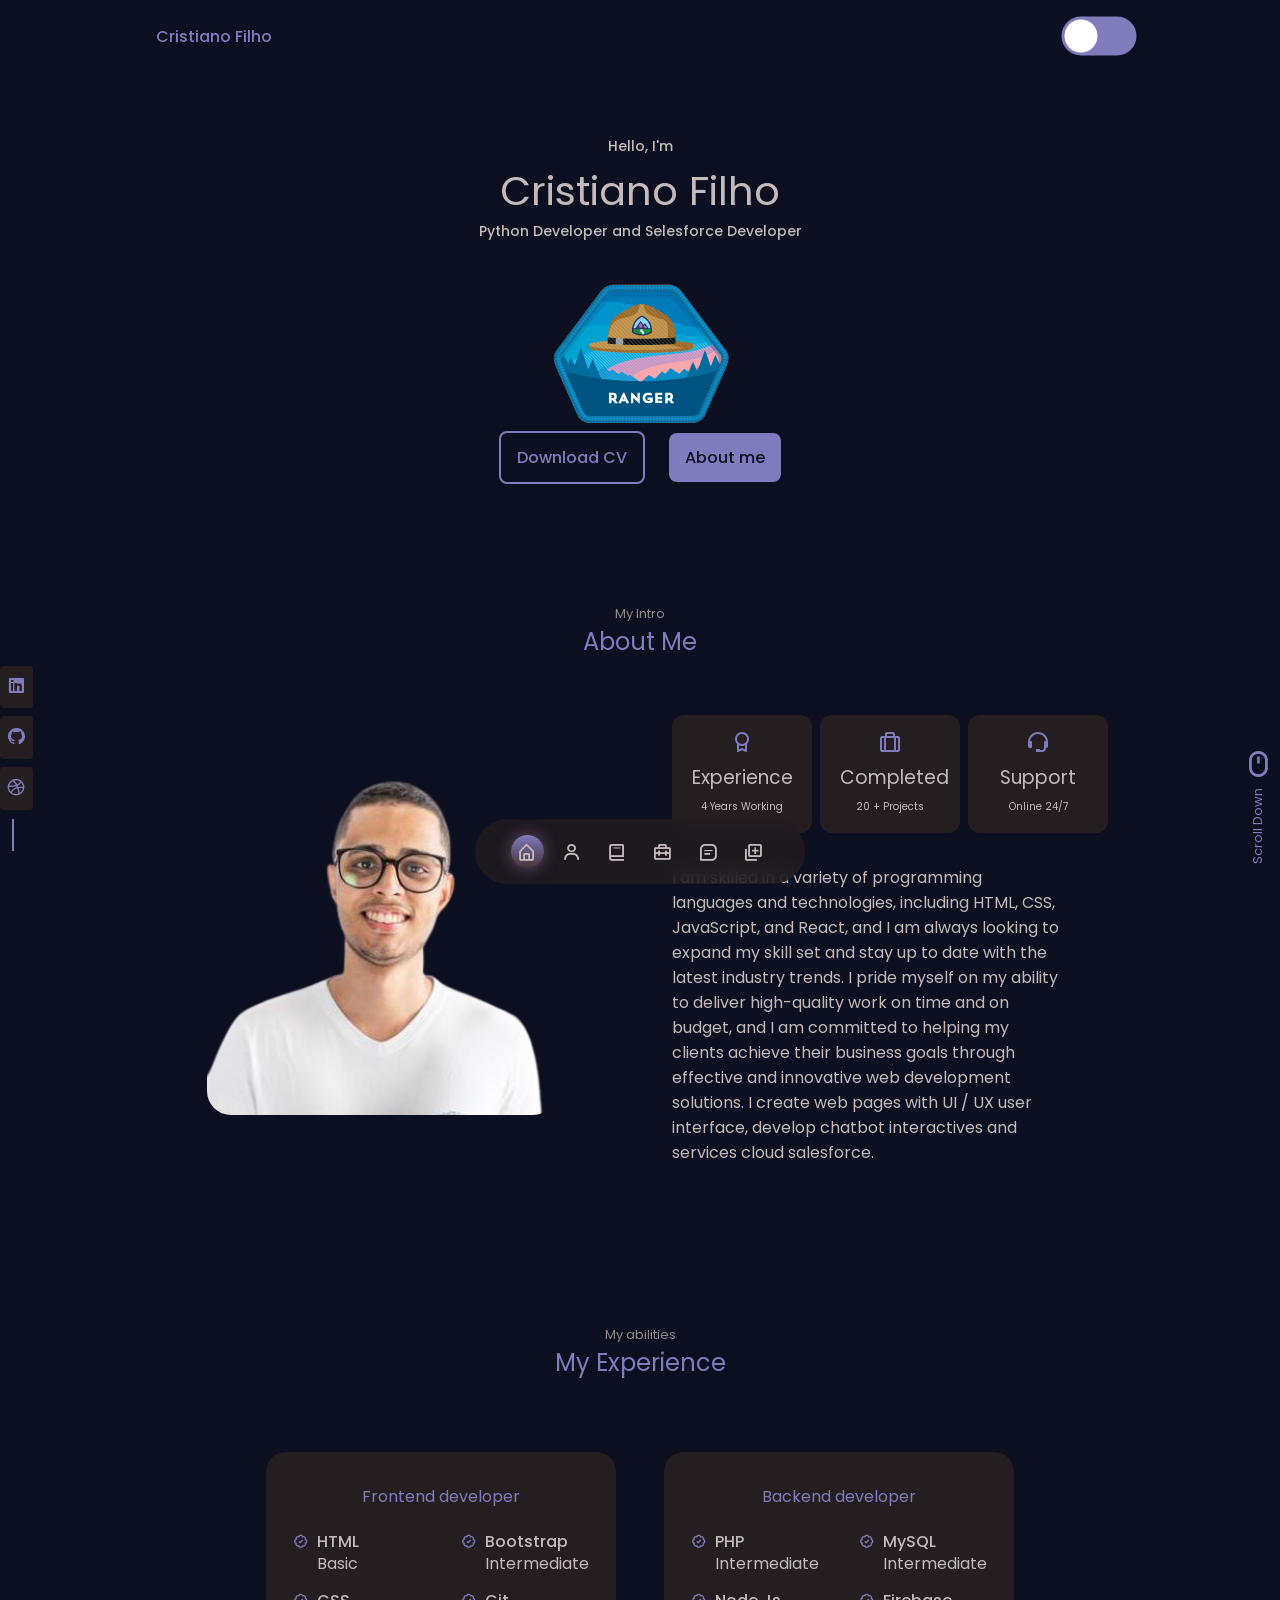
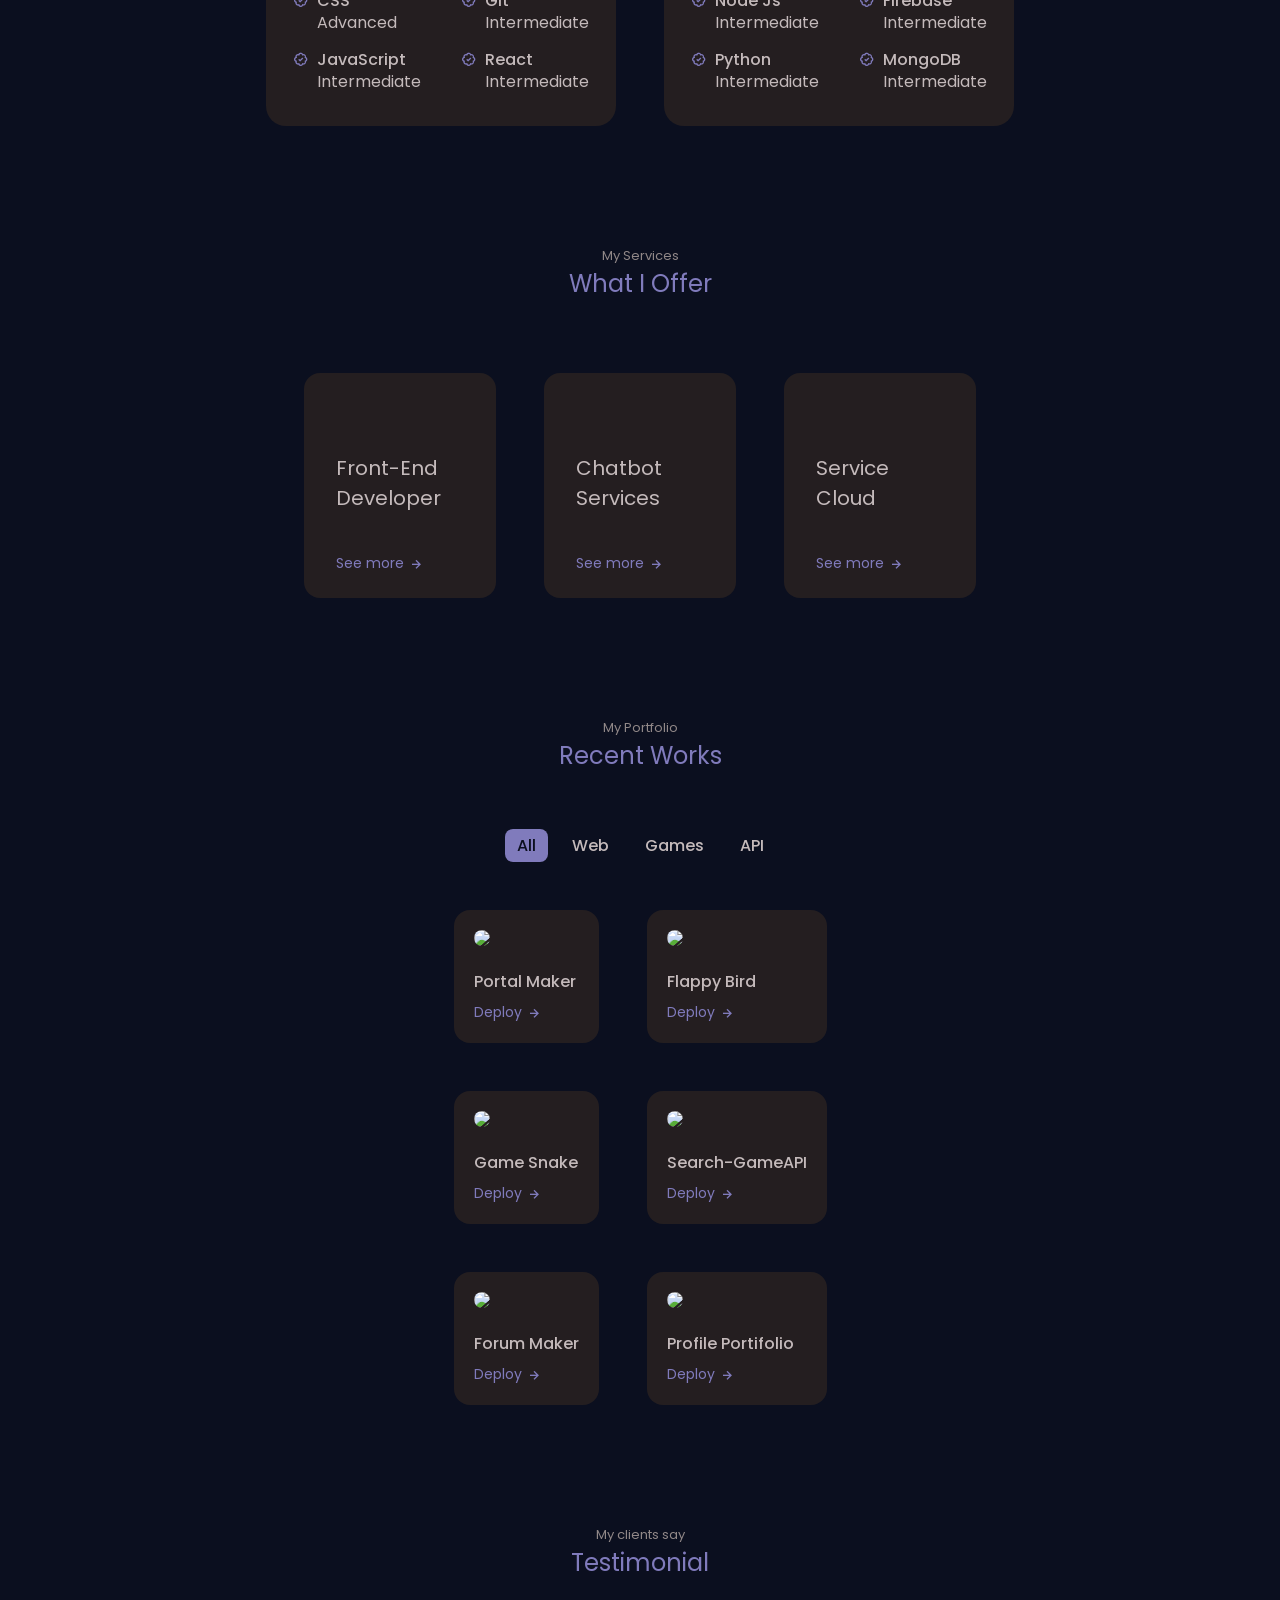
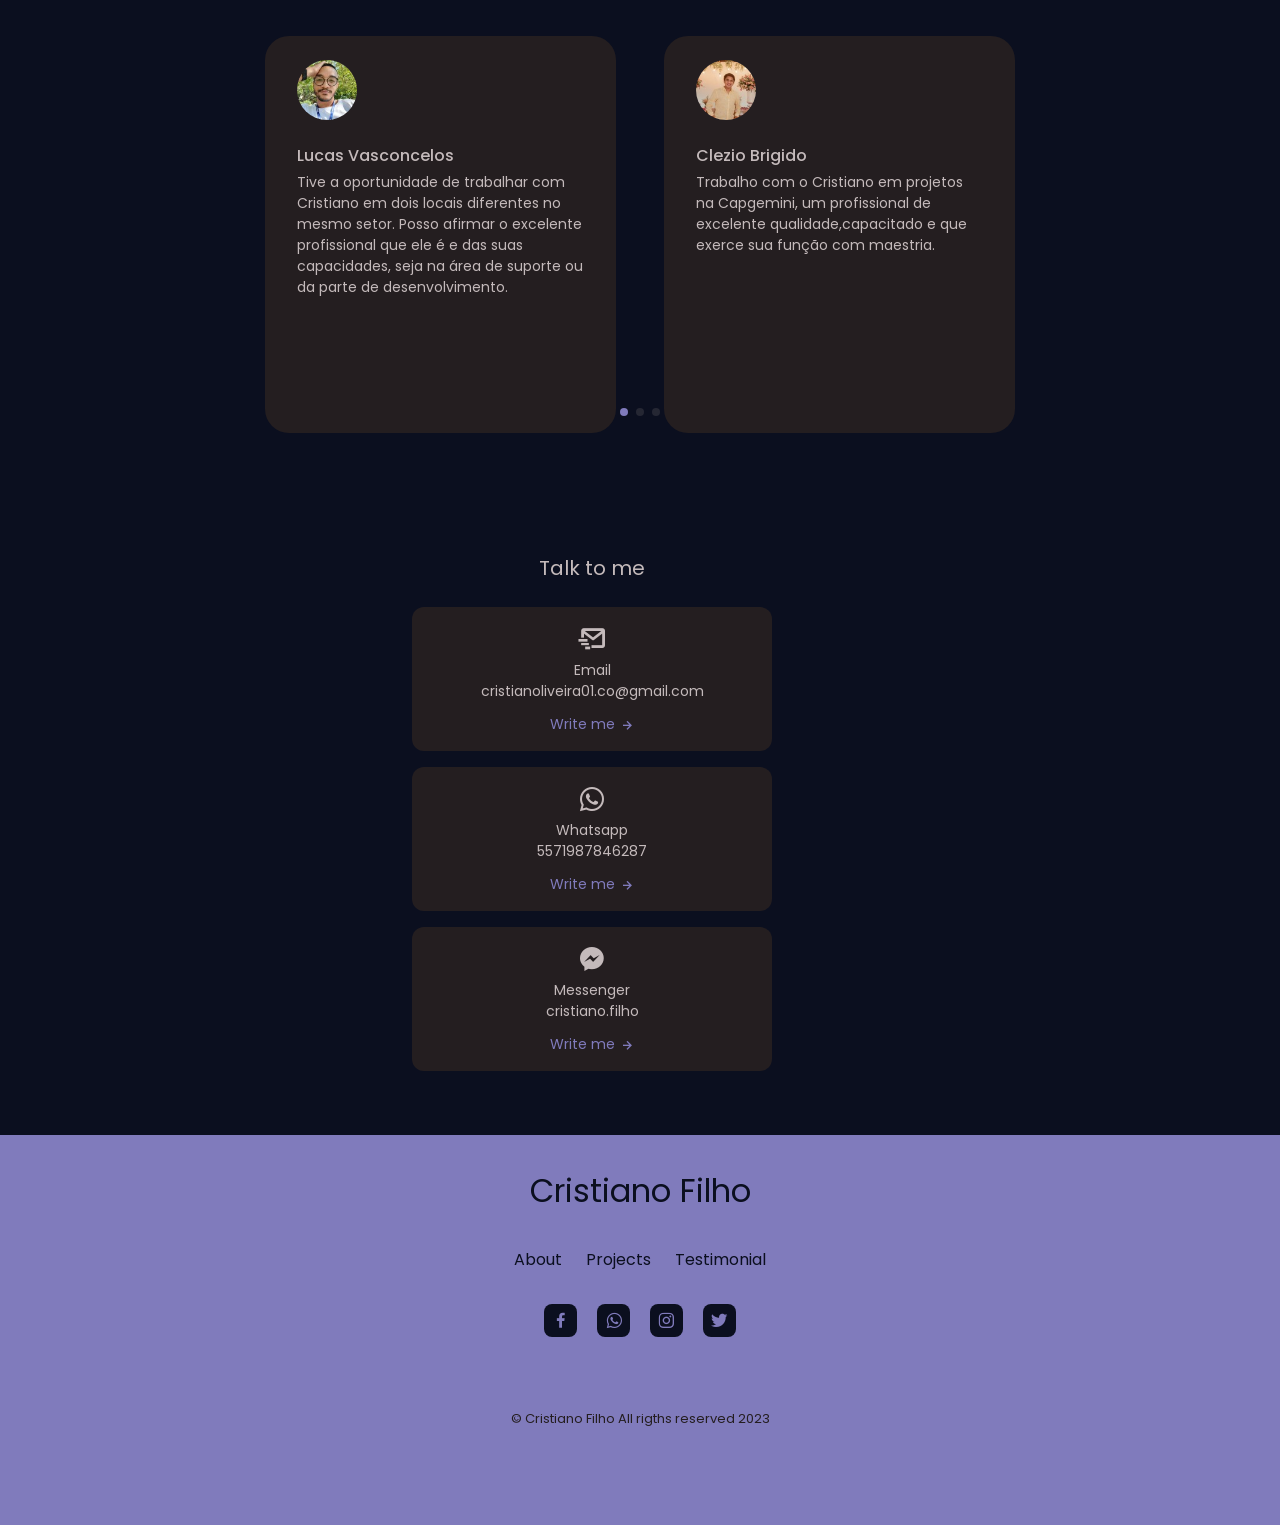
==== index.html @ 011ef222 "link" ====
<!DOCTYPE html>
<html lang="en">

<head>
    <meta charset="UTF-8">
    <meta http-equiv="X-UA-Compatible" content="IE=edge">
    <meta name="viewport" content="width=device-width, initial-scale=1.0">
    <title>@cristianofilho.github.io</title>
    <meta name="title"  content="Cristiano Filho" />
    <meta name="description"  content="cristiano Filho portfolio GitHub" />
    <meta name="copyright"  content="Cristiano Filho" />
    <meta name="keywords"  content="WEB Developer
    Software Engineer
    Python Developer
    Salesforce Developer
    React Developer" />
    <meta property="og:type"  content="website" />
    <meta property="og:url"  content="https://cristianofilho.github.io/" />
    <meta property="og:title"  content="Cristiano Filho" />
    <meta property="og:description"  content="cristiano Filho portfolio GitHub" />
    <meta property="og:image"  content="" />
    <meta property="twitter:card"  content="summary_large_image" />
    <meta property="twitter:url"  content="https://cristianofilho.github.io/" />
    <meta property="twitter:title"  content="Cristiano Filho" />
    <meta property="twitter:description"  content="cristiano Filho portfolio GitHub" />
    <meta property="twitter:image"  content="https://pbs.twimg.com/profile_images/1563875451679932416/NezowS_G.jpg" />
    <meta name="viewport" content="width=device-width, initial-scale=1, minimum-scale=1">

    <!-- Favicon -->
    <link rel="shortcut icon" type="image/x-icon" href="favicon.ico">


    <!-- Boxicons -->
    <link href='https://unpkg.com/boxicons@2.1.2/css/boxicons.min.css' rel='stylesheet'>

    <!-- Swiper CSS -->
    <link rel="stylesheet" href="./assets/css/swiper-bundle.min.css">


    <!-- CSS  -->
    <link rel="stylesheet" href="./assets/css/index-style.min.css">

</head>

<body>

    <!--=============== HEADER ===============-->
    <header class="header" id="header">

        <!-- Navbar -->
        <nav class="nav container">

            <!-- Logo -->
            <a href="" class="nav__logo">Cristiano Filho</a>

            <!-- Menu -->
            <div class="nav__menu">
                <ul class="nav__list">

                    <li class="nav__item">
                        <a href="#home" class="nav__link active-link">
                            <i class='bx bx-home-alt'></i>
                        </a>
                    </li>

                    <li class="nav__item">
                        <a href="#about" class="nav__link">
                            <i class='bx bx-user'></i>
                        </a>
                    </li>

                    <li class="nav__item">
                        <a href="#skills" class="nav__link">
                            <i class='bx bx-book'></i>
                        </a>
                    </li>

                    <li class="nav__item">
                        <a href="#work" class="nav__link">
                            <i class='bx bx-briefcase-alt-2'></i>
                        </a>
                    </li>

                    <li class="nav__item">
                        <a href="#contact" class="nav__link">
                            <i class='bx bx-message-square-detail'></i>
                        </a>
                    </li>
                    <li class="nav__item">
                        <a href="https://cristianofilho.netlify.app/" class="nav__link">
                            <i class='bx bx-add-to-queue'></i>
                        </a>
                    </li>
                </ul>
            </div>
            <!--Dark Mode-->
            <div>
                <input type="checkbox" class="checkbox" id="chk" />
                <label class="label" for="chk">
                    <div class="ball"></div>
                </label>
            </div>

        </nav>
    </header>

    <!--=============== MAIN ===============-->
    <main class="main">
        <!--=============== HOME ===============-->
        <section class="home section" id="home">
            <div class="home__container container grid">

                <div class="home__data">
                    <span class="home__greeting">Hello, I'm</span>
                    <h1 class="home__name">Cristiano Filho</h1>
                    <h3 class="home__education">Python Developer and Selesforce Developer</h3>
                    <div>
                    </div><a href="https://trailblazer.me/id/cristiano-filho" target="_blank"
                        rel="noopener noreferrer"><img class="img-expeditioner"
                            src="[data-uri]"
                            alt="Badge do Ranger trailhead"></a>
                </div>
            </div>


            <div class="home__buttons">
                <a href="./assets/pdf/CristianoFilho.pdf" class="button button--ghost">
                    Download CV
                </a>
                <a href="#about" class="button">About me</a>
            </div>
            </div>


            <div class="home__social">
                <a href="https://www.linkedin.com/in/cristiano-filho/" target="_blank" class="home__social-link">
                    <i class='bx bxl-linkedin-square'></i>
                </a>
                <a href="https://github.com/CristianoFIlho" target="_blank" class="home__social-link">
                    <i class='bx bxl-github'></i>
                </a>
                <a href="https://cristianofilho.github.io/" target="_blank" class="home__social-link">
                    <i class='bx bxl-dribbble'></i>
                </a>
            </div>

            <a href="#about" class="home__scroll">
                <i class='bx bx-mouse home__scroll-icon'></i>
                <span class="home__scroll-name">Scroll Down</span>
            </a>
            </div>
        </section>

        <!--=============== ABOUT ===============-->
        <section class="about section" id="about">
            <span class="section__subtitle">My Intro</span>
            <h2 class="section__title">About Me</h2>

            <div class="about__container container grid">
                <img src="./assets/img/perfil.webp" class="about__img">

                <div class="about__data">
                    <div class="about__info">

                        <div class="about__box">
                            <i class='bx bx-award about__icon'></i>
                            <h3 class="about__title">Experience</h3>
                            <span class="about__subtitle">4 Years Working</span>
                        </div>

                        <div class="about__box">
                            <i class='bx bx-briefcase-alt about__icon'></i>
                            <h3 class="about__title">Completed</h3>
                            <span class="about__subtitle">20 + Projects</span>
                        </div>

                        <div class="about__box">
                            <i class='bx bx-support about__icon'></i>
                            <h3 class="about__title">Support</h3>
                            <span class="about__subtitle">Online 24/7</span>
                        </div>
                    </div>

                    <p class="about__description">
                        I am skilled in a variety of programming languages and technologies, including HTML, CSS,
                        JavaScript, and React, and I am always looking to expand my skill set and stay up to date with
                        the latest industry trends. I pride myself on my ability to deliver high-quality work on time
                        and on budget, and I am committed to helping my clients achieve their business goals through
                        effective and innovative web development solutions. I create web pages with UI / UX user
                        interface, develop chatbot interactives and services cloud salesforce.
                    </p>


                </div>
            </div>

        </section>

        <!--=============== SKILLS ===============-->
        <section class="skills section" id="skills">
            <span class="section__subtitle">My abilities</span>
            <h2 class="section__title">My Experience</h2>

            <div class="skills__container container grid">

                <div class="skills__content">
                    <h3 class="skills__title">Frontend developer</h3>

                    <div class="skills__box">

                        <div class="skills__group">

                            <div class="skill__data">
                                <i class='bx bx-badge-check'></i>

                                <div>
                                    <h3 class="skills__name">HTML</h3>
                                    <span class="skills__level">Basic</span>
                                </div>
                            </div>

                            <div class="skill__data">
                                <i class='bx bx-badge-check'></i>

                                <div>
                                    <h3 class="skills__name">CSS</h3>
                                    <span class="skills__level">Advanced</span>
                                </div>
                            </div>

                            <div class="skill__data">
                                <i class='bx bx-badge-check'></i>

                                <div>
                                    <h3 class="skills__name">JavaScript</h3>
                                    <span class="skills__level">Intermediate</span>
                                </div>
                            </div>
                        </div>

                        <div class="skills__group">

                            <div class="skill__data">
                                <i class='bx bx-badge-check'></i>

                                <div>
                                    <h3 class="skills__name">Bootstrap</h3>
                                    <span class="skills__level">Intermediate</span>
                                </div>
                            </div>

                            <div class="skill__data">
                                <i class='bx bx-badge-check'></i>

                                <div>
                                    <h3 class="skills__name">Git</h3>
                                    <span class="skills__level">Intermediate</span>
                                </div>
                            </div>

                            <div class="skill__data">
                                <i class='bx bx-badge-check'></i>

                                <div>
                                    <h3 class="skills__name">React</h3>
                                    <span class="skills__level">Intermediate</span>
                                </div>
                            </div>
                        </div>
                    </div>
                </div>

                <div class="skills__content">
                    <h3 class="skills__title">Backend developer</h3>

                    <div class="skills__box">

                        <div class="skills__group">

                            <div class="skill__data">
                                <i class='bx bx-badge-check'></i>

                                <div>
                                    <h3 class="skills__name">PHP</h3>
                                    <span class="skills__level">Intermediate</span>
                                </div>
                            </div>

                            <div class="skill__data">
                                <i class='bx bx-badge-check'></i>

                                <div>
                                    <h3 class="skills__name">Node Js</h3>
                                    <span class="skills__level">Intermediate</span>
                                </div>
                            </div>

                            <div class="skill__data">
                                <i class='bx bx-badge-check'></i>

                                <div>
                                    <h3 class="skills__name">Python</h3>
                                    <span class="skills__level">Intermediate</span>
                                </div>
                            </div>
                        </div>

                        <div class="skills__group">

                            <div class="skill__data">
                                <i class='bx bx-badge-check'></i>

                                <div>
                                    <h3 class="skills__name">MySQL</h3>
                                    <span class="skills__level">Intermediate</span>
                                </div>
                            </div>

                            <div class="skill__data">
                                <i class='bx bx-badge-check'></i>

                                <div>
                                    <h3 class="skills__name">Firebase</h3>
                                    <span class="skills__level">Intermediate</span>
                                </div>
                            </div>
                            <div class="skill__data">
                                <i class='bx bx-badge-check'></i>

                                <div>
                                    <h3 class="skills__name">MongoDB</h3>
                                    <span class="skills__level">Intermediate</span>
                                </div>
                            </div>


                        </div>
                    </div>
                </div>


        </section>

        <!--=============== SERVICES ===============-->
        <section class="services section">
            <span class="section__subtitle">My Services</span>
            <h2 class="section__title">What I Offer</h2>

            <div class="services__container container grid">

                <div class="services__card">
                    <h3 class="services__title">Front-End <br> Developer</h3>

                    <span class="services__button">
                        See more<i class='bx bx-right-arrow-alt services__icon'></i>
                    </span>

                    <div class="services__modal">
                        <div class="services__modal-content">
                            <i class='bx bx-x services__modal-close'></i>

                            <h3 class="services__modal-title">Front-End Develper</h3>
                            <p class="services__modal-description">
                                Service with more than 3 years of experience.
                                Providing quality work to clients and companies.
                            </p>
                            <ul class="services__modal-list">

                                <li class="services__modal-item">
                                    <i class='bx bx-check services__modal-icon'></i>
                                    <p class="services__modal-info">
                                        I develop the user interface.
                                    </p>
                                </li>

                                <li class="services__modal-item">
                                    <i class='bx bx-check services__modal-icon'></i>
                                    <p class="services__modal-info">
                                        Web page development.
                                    </p>
                                </li>

                                <li class="services__modal-item">
                                    <i class='bx bx-check services__modal-icon'></i>
                                    <p class="services__modal-info">
                                        I create ux element interactions.
                                    </p>
                                </li>

                                <li class="services__modal-item">
                                    <i class='bx bx-check services__modal-icon'></i>
                                    <p class="services__modal-info">
                                        I position your company brand.
                                    </p>
                                </li>

                                <li class="services__modal-item">
                                    <i class='bx bx-check services__modal-icon'></i>
                                    <p class="services__modal-info">
                                        Design and mockups of products for companies.
                                    </p>
                                </li>
                            </ul>
                        </div>
                    </div>
                </div>

                <div class="services__card">
                    <h3 class="services__title">Chatbot<br> Services</h3>

                    <span class="services__button">
                        See more<i class='bx bx-right-arrow-alt services__icon'></i>
                    </span>


                    <div class="services__modal">
                        <div class="services__modal-content">
                            <i class='bx bx-x services__modal-close'></i>

                            <h3 class="services__modal-title">Ui/Ux Designer</h3>
                            <p class="services__modal-description">
                                Service with more than 3 years of experience.
                                Providing quality work to clients and companies.
                            </p>
                            <ul class="services__modal-list">

                                <li class="services__modal-item">
                                    <i class='bx bx-check services__modal-icon'></i>
                                    <p class="services__modal-info">
                                        I develop the user interface.
                                    </p>
                                </li>

                                <li class="services__modal-item">
                                    <i class='bx bx-check services__modal-icon'></i>
                                    <p class="services__modal-info">
                                        Web page development.
                                    </p>
                                </li>

                                <li class="services__modal-item">
                                    <i class='bx bx-check services__modal-icon'></i>
                                    <p class="services__modal-info">
                                        I create ux element interactions.
                                    </p>
                                </li>

                                <li class="services__modal-item">
                                    <i class='bx bx-check services__modal-icon'></i>
                                    <p class="services__modal-info">
                                        I position your company brand.
                                    </p>
                                </li>

                                <li class="services__modal-item">
                                    <i class='bx bx-check services__modal-icon'></i>
                                    <p class="services__modal-info">
                                        Design and mockups of products for companies.
                                    </p>
                                </li>
                            </ul>
                        </div>
                    </div>
                </div>

                <div class="services__card">
                    <h3 class="services__title">Service Cloud<br> </h3>

                    <span class="services__button">
                        See more<i class='bx bx-right-arrow-alt services__icon'></i>
                    </span>


                    <div class="services__modal">
                        <div class="services__modal-content">
                            <i class='bx bx-x services__modal-close'></i>

                            <h3 class="services__modal-title">Visual Designer</h3>
                            <p class="services__modal-description">
                                Service with more than 3 years of experience.
                                Providing quality work to clients and companies.
                            </p>
                            <ul class="services__modal-list">

                                <li class="services__modal-item">
                                    <i class='bx bx-check services__modal-icon'></i>
                                    <p class="services__modal-info">
                                        I develop the user interface.
                                    </p>
                                </li>

                                <li class="services__modal-item">
                                    <i class='bx bx-check services__modal-icon'></i>
                                    <p class="services__modal-info">
                                        Web page development.
                                    </p>
                                </li>

                                <li class="services__modal-item">
                                    <i class='bx bx-check services__modal-icon'></i>
                                    <p class="services__modal-info">
                                        I create ux element interactions.
                                    </p>
                                </li>

                                <li class="services__modal-item">
                                    <i class='bx bx-check services__modal-icon'></i>
                                    <p class="services__modal-info">
                                        I position your company brand.
                                    </p>
                                </li>

                                <li class="services__modal-item">
                                    <i class='bx bx-check services__modal-icon'></i>
                                    <p class="services__modal-info">
                                        Design and mockups of products for companies.
                                    </p>
                                </li>
                            </ul>
                        </div>
                    </div>
                </div>
            </div>
        </section>

        <!--=============== WORK ===============-->
        <section class="work section" id="work">
            <span class="section__subtitle">My Portfolio</span>
            <h2 class="section__title">Recent Works</h2>

            <div class="work__filters">
                <span class="work__item active-work" data-filter="all">All</span>
                <span class="work__item" data-filter=".web">Web</span>
                <span class="work__item" data-filter=".movil">Games</span>
                <span class="work__item" data-filter=".design">API</span>
            </div>

            <div class="work__container container grid">

                <div class="work__card mix web">
                    <img src="https://i.ibb.co/2WYCF5N/image.png" class="work__img">

                    <h3 class="work__title">Portal Maker</h3>

                    <a href="https://desenvolvedormaker.netlify.app/" class="work__button">
                        Deploy <i class='bx bx-right-arrow-alt work__icon'></i>
                    </a>
                </div>

                <div class="work__card mix movil">
                    <img src="https://i.ibb.co/DRcrZFQ/image.png" class="work__img">

                    <h3 class="work__title">Flappy Bird</h3>

                    <a href="https://flappybirdy.netlify.app" class="work__button">
                        Deploy <i class='bx bx-right-arrow-alt work__icon'></i>
                    </a>
                </div>
                <div class="work__card mix movil">
                    <img src="https://i.ibb.co/F659CJL/image.png" class="work__img">

                    <h3 class="work__title">Game Snake</h3>

                    <a href="https://github.com/CristianoFIlho/Snake-Game" class="work__button">
                        Deploy <i class='bx bx-right-arrow-alt work__icon'></i>
                    </a>
                </div>

                <div class="work__card mix design">
                    <img src="https://i.ibb.co/8bbzxCN/image.png" class="work__img">

                    <h3 class="work__title">Search-GameAPI</h3>

                    <a href="https://gameapicristianofilho.netlify.app" class="work__button">
                        Deploy <i class='bx bx-right-arrow-alt work__icon'></i>
                    </a>
                </div>

                <div class="work__card mix web">
                    <img src="https://i.ibb.co/9gtn8Wf/image.png" class="work__img">

                    <h3 class="work__title">Forum Maker</h3>

                    <a href="#" class="work__button">
                        Deploy <i class='bx bx-right-arrow-alt work__icon'></i>
                    </a>
                </div>

                <div class="work__card mix web">
                    <img src="https://i.ibb.co/c3PHpnV/image.png./assets/img/work5.jpg" class="work__img">
                    <h3 class="work__title">Profile Portifolio</h3>
                    <a href="https://cristianofilho.netlify.app/" class="work__button">
                        Deploy <i class='bx bx-right-arrow-alt work__icon'></i>
                    </a>
                </div>
            </div>

        </section>

        <!--=============== TESTIMONIALS ===============-->
        <section class="testimonial section">
            <span class="section__subtitle">My clients say</span>
            <h2 class="section__title">Testimonial</h2>

            <div class="testimonial__container container grid swiper">
                <div class="swiper-wrapper">

                    <div class="testimonial__card swiper-slide">
                        <img src="./assets//img/Lucas Vasconcelos.webp" class="testimonial__img">
                        <h3 class="testimonial__name">Lucas Vasconcelos</h3>
                        <p class="testimoial__description">
                            Tive a oportunidade de trabalhar com Cristiano em dois locais diferentes no mesmo setor.
                            Posso afirmar o excelente profissional que ele é e das suas capacidades, seja na área de
                            suporte ou da parte de desenvolvimento.
                        </p>
                    </div>

                    <div class="testimonial__card swiper-slide">
                        <img src="./assets//img/Clezio Brigido.webp" class="testimonial__img">
                        <h3 class="testimonial__name">Clezio Brigido</h3>
                        <p class="testimoial__description">
                            Trabalho com o Cristiano em projetos na Capgemini, um profissional de excelente
                            qualidade,capacitado e que exerce sua função com maestria.
                        </p>
                    </div>

                    <div class="testimonial__card swiper-slide">
                        <img src="./assets//img/Eli Marins.webp" class="testimonial__img">
                        <h3 class="testimonial__name">Eli Marins</h3>
                        <p class="testimoial__description">
                            Cristiano é um profissional que está em ascensão. É um prazer fazer parte e contribuir
                            positivamente em seu crescimento, seja atuando como Designer Gráfico e seja atuando como
                            desenvolvedor quando precisamos. Tem um sentimento de liderança e está sempre em busca de
                            aprimoramento de suas habilidades.
                        </p>
                    </div>
                </div>
                <div class="swiper-pagination"></div>
            </div>

        </section>

        <!--=============== CONTACT ===============-->
        <section class="contact section" id="contact">


            <div class="contact__container container grid">

                <div class="contact__content">
                    <h3 class="contact__title">Talk to me</h3>

                    <div class="contact__info">

                        <div class="contact__card">
                            <i class='bx bx-mail-send contact__card-icon'></i>
                            <h3 class="contact__card-title">Email</h3>
                            <span class="content__card-data">cristianoliveira01.co@gmail.com</span>

                            <a href="mailto:cristianoliveira01.co@gmail.com" target="_blank" class="contact__button">
                                Write me<i class='bx bx-right-arrow-alt contact__button-icon'></i>
                            </a>
                        </div>

                        <div class="contact__card">
                            <i class='bx bxl-whatsapp contact__card-icon'></i>
                            <h3 class="contact__card-title">Whatsapp</h3>
                            <span class="content__card-data">5571987846287</span>

                            <a href="#work" class="contact__button" id="whatswidget-button1">
                                Write me<i class='bx bx-right-arrow-alt contact__button-icon'></i>
                            </a>
                        </div>

                        <div class="contact__card ">
                            <i class='bx bxl-messenger contact__card-icon'></i>
                            <h3 class="contact__card-title">Messenger</h3>
                            <span class="content__card-data">cristiano.filho</span>

                            <a href="https://m.me/cristianinho98" target="_blank" class="contact__button">
                                Write me<i class='bx bx-right-arrow-alt contact__button-icon'></i>
                            </a>
                        </div>
                    </div>
                </div>


            </div>

            </div>
        </section>
    </main>

    <!--=============== FOOTER ===============-->
    <footer class="footer">
        <div class="footer__container container">
            <h1 class="footer__title">Cristiano Filho</h1>

            <ul class="footer__list">
                <li>
                    <a href="#about" class="footer__link">About</a>
                </li>
                <li>
                    <a href="#work" class="footer__link">Projects</a>
                </li>
                <li>
                    <a href="#testimonial" class="footer__link">Testimonial</a>
                </li>
            </ul>

            <ul class="footer__social">
                <a href="https://www.facebook.com/" class="footer__social-link">
                    <i class='bx bxl-facebook'></i>
                </a>
                <a href="https://api.whatsapp.com/message/MCW5ZKXLEPQVK1?autoload=1&app_absent=0"
                    class="footer__social-link" id="whatswidget-button1">
                    <i class='bx bxl-whatsapp'></i>
                </a>
                <a href="https://www.instagram.com/cristianofilho.github.io" class="footer__social-link">
                    <i class='bx bxl-instagram'></i>
                </a>
                <a href="https://twitter.com/crisfilho98" class="footer__social-link">
                    <i class='bx bxl-twitter'></i>
                </a>
            </ul>

            <span class="footer__copy">
                &#169; Cristiano Filho All rigths reserved 2023
            </span>
            <audio controls autoplay hidden>
                <source src="assets/audio/study.mp3" type="audio/mpeg">

            </audio>
        </div>
    </footer>

    <!-- request selesforce -->
    <script src="assets/js/request.js"></script>

    <!-- SCROLLREVEAL -->
    <script src="./assets/js/scrollreveal.min.js"></script>

    <!-- SWIPER JS -->
    <script src="./assets/js/swiper-bundle.min.js"></script>

    <!-- MIXITUP FILTER -->
    <script src="./assets/js/mixitup.min.js"></script>

    <!-- JavaScript -->
    <script src="./assets/js/main.min.js"></script>

    <!-- WhatsApp  -->
    <div id="whatswidget-pre-wrapper" class="">
        <div id="whatswidget-widget-wrapper" class="whatswidget-widget-wrapper" style="all:revert;">
            <div id="whatswidget-conversation" class="whatswidget-conversation"
                style="color: revert; font: revert; font-feature-settings: revert; font-kerning: revert; font-optical-sizing: revert; font-variation-settings: revert; forced-color-adjust: revert; text-orientation: revert; text-rendering: revert; -webkit-font-smoothing: revert; -webkit-locale: revert; -webkit-text-orientation: revert; -webkit-writing-mode: revert; writing-mode: revert; zoom: revert; accent-color: revert; place-content: revert; place-items: revert; place-self: revert; alignment-baseline: revert; animation: revert; app-region: revert; appearance: revert; aspect-ratio: revert; backdrop-filter: revert; backface-visibility: revert; background: revert; background-blend-mode: revert; baseline-shift: revert; block-size: revert; border-block: revert; border: revert; border-radius: revert; border-collapse: revert; border-end-end-radius: revert; border-end-start-radius: revert; border-inline: revert; border-start-end-radius: revert; border-start-start-radius: revert; inset: revert; box-shadow: revert; box-sizing: revert; break-after: revert; break-before: revert; break-inside: revert; buffered-rendering: revert; caption-side: revert; caret-color: revert; clear: revert; clip: revert; clip-path: revert; clip-rule: revert; color-interpolation: revert; color-interpolation-filters: revert; color-rendering: revert; color-scheme: revert; columns: revert; column-fill: revert; gap: revert; column-rule: revert; column-span: revert; contain: revert; contain-intrinsic-block-size: revert; contain-intrinsic-size: revert; contain-intrinsic-inline-size: revert; content: revert; content-visibility: revert; counter-increment: revert; counter-reset: revert; counter-set: revert; cursor: revert; cx: revert; cy: revert; d: revert; display: none; dominant-baseline: revert; empty-cells: revert; fill: revert; fill-opacity: revert; fill-rule: revert; filter: revert; flex: revert; flex-flow: revert; float: revert; flood-color: revert; flood-opacity: revert; grid: revert; grid-area: revert; height: revert; hyphens: revert; image-orientation: revert; image-rendering: revert; inline-size: revert; inset-block: revert; inset-inline: revert; isolation: revert; letter-spacing: revert; lighting-color: revert; line-break: revert; list-style: revert; margin-block: revert; margin: revert; margin-inline: revert; marker: revert; mask: revert; mask-type: revert; max-block-size: revert; max-height: revert; max-inline-size: revert; max-width: revert; min-block-size: revert; min-height: revert; min-inline-size: revert; min-width: revert; mix-blend-mode: revert; object-fit: revert; object-position: revert; offset: revert; opacity: 0; order: revert; origin-trial-test-property: revert; orphans: revert; outline: revert; outline-offset: revert; overflow-anchor: revert; overflow-clip-margin: revert; overflow-wrap: revert; overflow: revert; overscroll-behavior-block: revert; overscroll-behavior-inline: revert; overscroll-behavior: revert; padding-block: revert; padding: revert; padding-inline: revert; page: revert; page-orientation: revert; paint-order: revert; perspective: revert; perspective-origin: revert; pointer-events: revert; position: revert; quotes: revert; r: revert; resize: revert; ruby-position: revert; rx: revert; ry: revert; scroll-behavior: revert; scroll-margin-block: revert; scroll-margin: revert; scroll-margin-inline: revert; scroll-padding-block: revert; scroll-padding: revert; scroll-padding-inline: revert; scroll-snap-align: revert; scroll-snap-stop: revert; scroll-snap-type: revert; scrollbar-gutter: revert; shape-image-threshold: revert; shape-margin: revert; shape-outside: revert; shape-rendering: revert; size: revert; speak: revert; stop-color: revert; stop-opacity: revert; stroke: revert; stroke-dasharray: revert; stroke-dashoffset: revert; stroke-linecap: revert; stroke-linejoin: revert; stroke-miterlimit: revert; stroke-opacity: revert; stroke-width: revert; tab-size: revert; table-layout: revert; text-align: revert; text-align-last: revert; text-anchor: revert; text-combine-upright: revert; text-decoration: revert; text-decoration-skip-ink: revert; text-indent: revert; text-overflow: revert; text-shadow: revert; text-size-adjust: revert; text-transform: revert; text-underline-offset: revert; text-underline-position: revert; touch-action: revert; transform: revert; transform-box: revert; transform-origin: revert; transform-style: revert; transition: revert; user-select: revert; vector-effect: revert; vertical-align: revert; visibility: revert; border-spacing: revert; -webkit-border-image: revert; -webkit-box-align: revert; -webkit-box-decoration-break: revert; -webkit-box-direction: revert; -webkit-box-flex: revert; -webkit-box-ordinal-group: revert; -webkit-box-orient: revert; -webkit-box-pack: revert; -webkit-box-reflect: revert; -webkit-highlight: revert; -webkit-hyphenate-character: revert; -webkit-line-break: revert; -webkit-line-clamp: revert; -webkit-mask-box-image: revert; -webkit-mask: revert; -webkit-mask-composite: revert; -webkit-perspective-origin-x: revert; -webkit-perspective-origin-y: revert; -webkit-print-color-adjust: revert; -webkit-rtl-ordering: revert; -webkit-ruby-position: revert; -webkit-tap-highlight-color: revert; -webkit-text-combine: revert; -webkit-text-decorations-in-effect: revert; -webkit-text-emphasis: revert; -webkit-text-emphasis-position: revert; -webkit-text-fill-color: revert; -webkit-text-security: revert; -webkit-text-stroke: revert; -webkit-transform-origin-x: revert; -webkit-transform-origin-y: revert; -webkit-transform-origin-z: revert; -webkit-user-drag: revert; -webkit-user-modify: revert; white-space: revert; widows: revert; width: revert; will-change: revert; word-break: revert; word-spacing: revert; x: revert; y: revert; z-index: revert;">
                <div class="whatswidget-conversation-header" style="all:revert;">
                    <div id="whatswidget-conversation-title" class="whatswidget-conversation-title" style="all:revert;">
                        Cristiano Filho</div>
                </div>
                <div id="whatswidget-conversation-message" class="whatswidget-conversation-message "
                    style="all:revert;">get in touch on whats app!</div>
                <div class="whatswidget-conversation-cta" style="all:revert;"> <a style="all:revert;"
                        id="whatswidget-phone-desktop" target="_blank" href="https://wa.me/message/MCW5ZKXLEPQVK1"
                        class="whatswidget-cta whatswidget-cta-desktop">Send message</a> <a
                        id="whatswidget-phone-mobile" target="_blank" href="https://wa.me/message/MCW5ZKXLEPQVK1"
                        class="whatswidget-cta whatswidget-cta-mobile" style="all:revert;">Send message</a></div><a
                    target="_blank" class="whatswidget-link" href="https://www.adamante.com.br/code/whatsapp-site/"
                    title="Feito no WhatsWidget" style="all:revert;"><img
                        src=" [data-uri]"
                        style="all:revert;"></a>
            </div>
            <div id="whatswidget-conversation-message-outer" class="whatswidget-conversation-message-outer"
                style="color: revert; font: revert; font-feature-settings: revert; font-kerning: revert; font-optical-sizing: revert; font-variation-settings: revert; forced-color-adjust: revert; text-orientation: revert; text-rendering: revert; -webkit-font-smoothing: revert; -webkit-locale: revert; -webkit-text-orientation: revert; -webkit-writing-mode: revert; writing-mode: revert; zoom: revert; accent-color: revert; place-content: revert; place-items: revert; place-self: revert; alignment-baseline: revert; animation: revert; app-region: revert; appearance: revert; aspect-ratio: revert; backdrop-filter: revert; backface-visibility: revert; background: revert; background-blend-mode: revert; baseline-shift: revert; block-size: revert; border-block: revert; border: revert; border-radius: revert; border-collapse: revert; border-end-end-radius: revert; border-end-start-radius: revert; border-inline: revert; border-start-end-radius: revert; border-start-start-radius: revert; inset: revert; box-shadow: revert; box-sizing: revert; break-after: revert; break-before: revert; break-inside: revert; buffered-rendering: revert; caption-side: revert; caret-color: revert; clear: revert; clip: revert; clip-path: revert; clip-rule: revert; color-interpolation: revert; color-interpolation-filters: revert; color-rendering: revert; color-scheme: revert; columns: revert; column-fill: revert; gap: revert; column-rule: revert; column-span: revert; contain: revert; contain-intrinsic-block-size: revert; contain-intrinsic-size: revert; contain-intrinsic-inline-size: revert; content: revert; content-visibility: revert; counter-increment: revert; counter-reset: revert; counter-set: revert; cursor: revert; cx: revert; cy: revert; d: revert; display: none; dominant-baseline: revert; empty-cells: revert; fill: revert; fill-opacity: revert; fill-rule: revert; filter: revert; flex: revert; flex-flow: revert; float: revert; flood-color: revert; flood-opacity: revert; grid: revert; grid-area: revert; height: revert; hyphens: revert; image-orientation: revert; image-rendering: revert; inline-size: revert; inset-block: revert; inset-inline: revert; isolation: revert; letter-spacing: revert; lighting-color: revert; line-break: revert; list-style: revert; margin-block: revert; margin: revert; margin-inline: revert; marker: revert; mask: revert; mask-type: revert; max-block-size: revert; max-height: revert; max-inline-size: revert; max-width: revert; min-block-size: revert; min-height: revert; min-inline-size: revert; min-width: revert; mix-blend-mode: revert; object-fit: revert; object-position: revert; offset: revert; opacity: revert; order: revert; origin-trial-test-property: revert; orphans: revert; outline: revert; outline-offset: revert; overflow-anchor: revert; overflow-clip-margin: revert; overflow-wrap: revert; overflow: revert; overscroll-behavior-block: revert; overscroll-behavior-inline: revert; overscroll-behavior: revert; padding-block: revert; padding: revert; padding-inline: revert; page: revert; page-orientation: revert; paint-order: revert; perspective: revert; perspective-origin: revert; pointer-events: revert; position: revert; quotes: revert; r: revert; resize: revert; ruby-position: revert; rx: revert; ry: revert; scroll-behavior: revert; scroll-margin-block: revert; scroll-margin: revert; scroll-margin-inline: revert; scroll-padding-block: revert; scroll-padding: revert; scroll-padding-inline: revert; scroll-snap-align: revert; scroll-snap-stop: revert; scroll-snap-type: revert; scrollbar-gutter: revert; shape-image-threshold: revert; shape-margin: revert; shape-outside: revert; shape-rendering: revert; size: revert; speak: revert; stop-color: revert; stop-opacity: revert; stroke: revert; stroke-dasharray: revert; stroke-dashoffset: revert; stroke-linecap: revert; stroke-linejoin: revert; stroke-miterlimit: revert; stroke-opacity: revert; stroke-width: revert; tab-size: revert; table-layout: revert; text-align: revert; text-align-last: revert; text-anchor: revert; text-combine-upright: revert; text-decoration: revert; text-decoration-skip-ink: revert; text-indent: revert; text-overflow: revert; text-shadow: revert; text-size-adjust: revert; text-transform: revert; text-underline-offset: revert; text-underline-position: revert; touch-action: revert; transform: revert; transform-box: revert; transform-origin: revert; transform-style: revert; transition: revert; user-select: revert; vector-effect: revert; vertical-align: revert; visibility: revert; border-spacing: revert; -webkit-border-image: revert; -webkit-box-align: revert; -webkit-box-decoration-break: revert; -webkit-box-direction: revert; -webkit-box-flex: revert; -webkit-box-ordinal-group: revert; -webkit-box-orient: revert; -webkit-box-pack: revert; -webkit-box-reflect: revert; -webkit-highlight: revert; -webkit-hyphenate-character: revert; -webkit-line-break: revert; -webkit-line-clamp: revert; -webkit-mask-box-image: revert; -webkit-mask: revert; -webkit-mask-composite: revert; -webkit-perspective-origin-x: revert; -webkit-perspective-origin-y: revert; -webkit-print-color-adjust: revert; -webkit-rtl-ordering: revert; -webkit-ruby-position: revert; -webkit-tap-highlight-color: revert; -webkit-text-combine: revert; -webkit-text-decorations-in-effect: revert; -webkit-text-emphasis: revert; -webkit-text-emphasis-position: revert; -webkit-text-fill-color: revert; -webkit-text-security: revert; -webkit-text-stroke: revert; -webkit-transform-origin-x: revert; -webkit-transform-origin-y: revert; -webkit-transform-origin-z: revert; -webkit-user-drag: revert; -webkit-user-modify: revert; white-space: revert; widows: revert; width: revert; will-change: revert; word-break: revert; word-spacing: revert; x: revert; y: revert; z-index: revert;">
                <span id="whatswidget-text-header-outer" class="whatswidget-text-header-outer"
                    style="all:revert;">Cristiano Filho</span><br>
                <div id="whatswidget-text-message-outer" class="whatswidget-text-message-outer" style="all:revert;">get
                    in touch on whats app!</div>
            </div>

        </div>
        <script id="whatswidget-script"
            type="text/javascript">document.getElementById("whatswidget-conversation").style.display = "none"; document.getElementById("whatswidget-conversation").style.opacity = "0"; var button = document.getElementById("whatswidget-button1"); button.addEventListener("click", openChat); var conversationMessageOuter = document.getElementById("whatswidget-conversation-message-outer"); conversationMessageOuter.addEventListener("click", openChat); var chatOpen = !1; function openChat() { 0 == chatOpen ? (document.getElementById("whatswidget-conversation").style.display = "block", document.getElementById("whatswidget-conversation").style.opacity = 100, chatOpen = !0, document.getElementById("whatswidget-conversation-message-outer").style.display = "none") : (document.getElementById("whatswidget-conversation").style.opacity = 0, document.getElementById("whatswidget-conversation").style.display = "none", chatOpen = !1) }</script>
    </div>
    <style id="whatswidget-style">
        .whatswidget-widget-wrapper {
            font-family: "Helvetica Neue", "Apple Color Emoji", Helvetica, Arial, sans-serif !important;
            font-size: 16px !important;
            position: fixed !important;
            bottom: 20px !important;
            right: 30px !important;
            z-index: 1001 !important
        }

        .whatswidget-conversation {
            background-color: #e4dcd4 !important;
            background-image: url('data:image/png !important;base64,iVBORw0KGgoAAAANSUhEUgAAAGUAAABlCAYAAABUfC3PAAAACXBIWXMAAA7EAAAOxAGVKw4bAAAAhHpUWHRSYXcgcHJvZmlsZSB0eXBlIGV4aWYAAAiZdY5dDoQwCITfOcUeYQqUluOYrCbewOM7tW6MD/slwPAbZD32TT6DAojX1iMjQDw9daHomBhQFGVE+skdrVApxXfmYjpFZG/wZ9DxpiJ6bM1pXDHV1YJmV5M3BOOFfA5E/X3zp34jJ5txK0wLhZMZAAABd2lUWHRYTUw6Y29tLmFkb2JlLnhtcAABAFVURi04AFhNTDpjb20uYWRvYmUueG1wAEiJ7ZaxTsMwFEX3foVl5thJKEOsuB1aUBkKCJBaxjR5Taw2TpQYYvprDHwSv4DdVi2qyojEYE+27/U99vPy4qGuk3QFCi0gF5Ljr49PjETG8exq6k/rERRismngaXP3nG5WaZTh4aAXa6bLugSVIF2uZcs0x0lWLYCZud2mGG0tasXxfPqARlUDqE/6xPeutXgL8aCH4iZbssfxzT7CrDgulKoZpV3Xke6SVE1OgyiKqB/SMPSMw2vfpUq0J9sLG7HLGEObNqJWopLIrpNF9ao4xkZH+3DQ4pguW7K9LEmrklqFBsSnP+1KLH+xW+Vot4fZg9Cwno9FCbI1V+A48IMT9eWMapPYbZnkMBOZKs4JExB5oU6U+0aAqYHahWFqK0n3pTQ/Qw9fM9g+6K+HgziIgziIgziIg/wrSC8+NHcgTUfXmdbtG8Nkm7OA2X6LAAATK0lEQVR4nO1d25bjOI4MgKSy5/+/bR/3cf+hLJLAPoCgaFu2JaeU6dptnFNTPVlpWSJIXAIBiP7nv/9L8a98lPBv38C/ci/xt2/g/5qICGoVqAoUAAEAEQIzmBlE9PIaEQBUFaUUiAhU7VIhMEIIYP73MG0VEUHOpa+lCxEhhICUIkIILxUTRQSlVtRSoAoQAQqFFoGoIsX4r2I2iIjgcrlARMGB8fU1gYigqqhVUGpBzhmqipTS02vFWivmeQYTI8YA5gBVQc4ZJWcQgJgSeMOx+/8qtvAVtQpCDJhSujJVzAIiIJeCXApCiGB+vJ6xioCIME0JIYT2Y7tg6RcJQP+33xMzrcvfIAIBm+z0mSIi8HWMMQ7raMLMSCmZ4sT8DfB4PSNUV51QjBEiipzLsgi/JKoKVYWIQETb/SiICMy8yU6fen/tf0IIDy2K36vq8jyP7rlFXw8e6Beec1l8U4CIQFTa7RCIlpNRRaClYEoJMcbfU8xycF8IbVrTqABqLUh6HR3XWiG12oOe/LBdCarQHgGi7yo3UUQMZuqLTyIopaDUCmJGbGajnyy7QA9N3RocrTxfIhnu/VbsngR4ckJcYuCAWgrmeUZskZaIopQMEUVK8VQnX6ugVgsjq0hfPOaAEPlpfC/NjpdSUUtFYIYCkGa7pdoiKRTUwnx/xiMVw+0ecylgEYSmGP8Oj8BEbHvQi++PIYTuP0qpIJa+y7g9xFlmQUQwzxdUEcQQkG6iltu/b2Wx0xk5C6pUO2kAePA3AEFUuuJTjC/D0j3ieUhgRikFKnK1brVaNEtESCm+tGAxBAbxF2opzWQJiAkpphYin5OjdN+hauF4SggPdpD/rjaPquq70xY+xtSTNWrOlm9OmCqDMEaUz8PSvWILnlriqMil9MVXBYgJMUSE8HqTR8B2Fd2EcmfY3luRZl8Dh+4PgMUnjH+ulaJgDogxIISAaUrdnrsy/DrtYcBAM812osz0HWfGPBwmIpS2ud2bERNS2JbNAwP29RNKuBVueYZicY6OHdXaTm5THFOzxe0TpRYA2h803ChVVFFLBYAOGdnvcVNyvQoajpIOTd1ax/asW+RHAclx15sjrhBRxGYhO3ZUS0MYYo+4/KEMp1OgnQyHhkYppZpth0VzVQImLAtGbN/vDvlo+a6iY875UKfncm9+WkjY/81sre/irqxqpiWmiBBGn2C7X8TOFXNb4JXnr9UUm2JEBZliqnTTxi1i0w/FyONZCjEsqF4ngApwsDDXAowl5HVFgVo+wWSfVYuoPCiw0HbxJ6vfD/TfQwMFPcPzfEc0fwupGD/73ZNxex+H7xUvAzg845A1tR0KXPuv8e8QGCIW75dc7BT00DZ2HzD+WZMYAkQEfy4XQLXjUQtA6KdPnsIdj8RyjtpN5xJ6718rQ5dnix7btU5RSs4ZCsPPQlxC1Fdi4W28UpT/2ZPwhWA+pFbp/3/8fg8cXmFQa8/mfk9UwEQtpLdTHeM+DM6ulaGwnJDazw5VyujEU0qYprR7F4Zwb5ZG3zTKo9PivuORZTYlB6jaImzNxXzD1ZbLETOoVguBRa984BaptSKXgilNSMlUcbnMxyulVjGfcQCUMTr/6rhS04v5ptB9095v4sCQDn1sv59S6lXNRGPCPF8scHjDR1G7Fy+IHW6+HGf6LrbkgUJukIUleeiL76cml4yczWfEHRVSajXzWmpHoHfcXQ8W7G/0YGKvTohtQ+WcIc3UllJOyFP6jb2nlK6QXCBiKLVHbI5Ya0OT/QRZToLNpeuOmWFBpbdsom72xMq7QbmfZmLaDaYHZqQYkRvEZQo+I3kkQGUJQffKGLmlVidZXegGpFYR5HlGyQUqimlKmxUDGNSzRykxRtvZ8wwJEbUaavAOl8ErkhaiG0KejjZfFtUwsr5nX23Xm0n5mr5eRjNuhmiamgMuqHVbzcTvte/0jZ9JyaJDD4ktMHm/+mmKDlBloBXxDlUKM4ODQmfd5UCBJb/x3OZWIZ6IjmVg910hhJ7t51L6jt5yv9LAya15hi+iCENVdofrj655VYp/[base64]/Jln8WR4lpsqZm6FpNrwq8Em9xrNaxlt+TtK6cU3YCB3fL9Gc55SquwyC21pVv/ltjykjvuvie4LxokAJu6BwtYSsWf3peSOXluIe0/G2yurShm5V3bjtDnku0rM6r7d5zmDi9fhnUbrztihF6xEPk8V9ux+RaD8nLk4SikFl3nupWyFJb3IltnH+L5iHiol59wKSkZs2BP2mRkiCLZFNeORv03mmBlhYGsaRmTQy+1GWcwdbaZFEZkfu90Qz8RNM4Be1xGxzSCiqFIRNyp3TVYdvcPTzhapYgWrrTdtu4/6rt7yOc873Cz4Z5gZU0pWW4c2rMqSuBGF9u4BwMzR3g2EHdiVVAvNY0O0uRXtrOwA6DejuYc+ZYHL33OCxAxuJnDrKUsxImdrGXAY3E2nK6xd3QDKm+SyNDI6h31BpZ0+YKs3IrLfVNGrT4hqD1i+I6tKuc2IA+/nfzERZMdJscWPPVGc53zlNB9FNYYWL70fcYo9JN8qZi6xmZ7bGZE1I88zKoeOSDDTOY6e2ZpeHGy7JbZtEV/EWuvmaIiZzH9ooxCZVRmoQHZCXMkejHSFhIi4E4NyHlgYytWv79MSXGkkD4eUFIoQToq+Op7DDCjuTMXWGydiiJRd0VBsDMe5Ib+llMYsdJIdNWhEG2ulgsn8zgjPbBH3Q1KlF622SggBX19fKNWIHSDCV5gO4Sk/9Ck9kXvz+u7szTnv80nMjGmawMESRFGBFK88GhRjXQXUggDrQNtTa3f6qqoipvdI38yMRNRP7jsV0DU5lfnkkY02mtGenegPLC0R9VYCL5laKLtQlNZkjf7q/DEvbgUO3+rrPCKDv5XT6WgeNYnqbqDNI68tNnoMJrRFQeqNRypX/+2csKkFEp/WaHv6SeHG3VWRU/omR/ShE/+GiI/YilnEjBQWpr7f39G7/Ag5XSnWs/FeJXKUkfp6a4K64zMkHiF4FY+aUq75Y58sqvpT5qtsBiddeW6C4H6gK8R5xctpMH7wcgrOaqM7W6SVw8939L0O7rXwdVL2NRncsCUdzJJTOv1PbAnt7c7/2xTh4vDSPB9MxlsTIiDEgFoq/lwuHS8CMDSfujNui0+t9aEt/lKnuK9Z/KYSPLQ+YnxKzhm5FMQYfkIphBStz8+agYwA4Zn5YqZwZfe50UK38pDfkR4MvKHYI8enjF0KMfyAUoCFYF0777a1RQz9Itwy+Z/a+R6ledi9R3wRjxyf4ozLWg8meD//Ulo91r9hhqwreUYp1YbbTNMuxYxjP44Yn7Jcx9pAfrSX6RMiIkehnbL0DrzicM+R41PGiPFDG8xeyzudVEtDU4aKVVQXoHPHdy/fvP4L38ALY4x/r1IsxG7U0fjaH6kqSq1Gi+0Th7ZBOLfCRCg4b3zKX6wUZ+YLKBucY+H2/[base64]/012Vylf3sOc6W4iOq+ZrzHb34Exj24JjQgabhEbwK6szFr8rfj0FUEsFEyFMAYGuH895v2/HrAfIFqLjnVL8Q5d57vWQEKwf/lnHr8Jmosx5Rh3IDD5fJefcbua9hO2VhBDwRYQLZsu2c8Y0TVe/00eAQFo/5c/PnnSiY0oRCuqY17j575TipkdbxiqqkDyjlIUFeHvcnObjxayUkrFSBjzL297OFCJCDAE5l17Xv/1Op5jO84xpmjZ1fB0tr4iOd45+UYhNqvPopndTqSKp9pCvwxatgSfFtMo8N9R3/5SHvcJsTJeRu9g5xrBBOzGaKc3FwuSfnNa6heh4t00sfCTEFDqPammjzp0nBaAjv/NlBgiYUnriyKmPy3iHRLFVrPkIg2PX3tpNWJDpmGKHW76+vt+3uFW2EB3vzZdazB/4OsxzhJfbMBv3Od4xM02T1U0ePJihDk0VJzZNuX32KXhzzpDWNkFE0Fyag/X5LNa+103uyTX8LUTHVUc/subHi40Fq8s8tz5Ea3fbVNTZ2mL1pkiDU6wVG9aUqrL0Q4IgLH34Zy9TazUWZ0o/MkL+FdHx3ssN5JA18UlDc26Zc+BDc493xfojWw8km0+ppSJN6Y6SuuRRBUpGGPTZxp8wQv6t0MPqCYbOprh3UtH70yieiS+0BR8VBMY0pVUUwW14jHGYi2wn7BNkt1KW5ktFCnFfG5kuielaE1K3t+/WzIfClc8efmRSe04QQ29f+BRe2L1Smt1/FLr6NFSLGvaFkgrt8+mNQnSjlMZm3DtWY6El1X4C9uBsa1Sl35Q7pRAaU/7BaAznb1kSuf1BeudTq/6N0A3B/KxW7TnSP/987VMM0IZOR6tlfNAi75V7pTAB8qQjuo3NmDgtIe4G6bUOYpthf1WMsuOpqhYxiTz8/jUhspaIOMyZ/GR5RW26U0pgRtXaEdbbi0nPjNeZjg9vpBHWUkp9J6/dVBWB5v3BgJmgXR/5FdlCbbp6DGr8KzwYjeEDa/bOiF9uBC9fFtaBuQ/f7e+IU5v+/Ln0PG9N7vZWaCdgrYG0sxl3LlhpmFncEj57gLHrGz5fRmpTldoZoWtypxRrHzAIoLMZm+yd5qCKzoqk1vv+ygGb4hVHvhzgSBmJ6Hs+s4fatKqUwDZBuw7vK/Rb2GPpVWVAYl8PVO5vdmgwzyeKESVspOKW6UfvUJsetmwvdYnacSP0dzJsuPlG7a+lIA1zd5/efBvQeXRl8kj5CWrTQ6WEEHvNgdoojj6O/EUDkKrasM1+A69N0agU/oXC01b5CWrTwz56Nze1VpSceynYmoDW2+X85mzkko10jfF1Zt1HlUubH/nLrwh8Jj9BbXr4r0RtsihTf6eUAn1y3W10NhbC5mxFr9QG3bykkzYn6Pb2t7LxrU7cqU0xxY6ATG2M/IhyxNh+r5WgdeM8/KfDDRYGeUbOdgx9IEwptdcpxqqkansTRCOlvVLIPM+dof5bNXPAp7kakjAClGtyNrXp6Qr4aQEBZVh08/QVpdjggVKWofw2ASI+PSF+qkqtKE3ZaXqtxLXrOGj6rrmz10QZdO+lwFIVUaQ/xyM5i9r0clv6vC0CIZfcXwDGiA1+lx4aRjT4hKl39o7ii+hvnfYy7SuY/VZUtTeqemvbO0N9AHsnpJvm0HZxlTZFHEAI09PPn0Ft2mQrun8hYFbY1J/A/dj6q/RqrfhzMXT5tqFmrKP41B9/u8JemN59kDTmpYi9J3La2ZEFtCl3VfCf//wzNMgG/PlzsRetPddJX58jqU2bDbjTiYxUwcu4vhA7QlvqQnZ2XGfJbKgPuYkprCpui3jsT0RI0zQMT5A2b2v79TpCQUvPIYA+37iz6Ddc70hq02aluMmw92qFvgALedocZG0EPq+duBChdfsuRax3RUXAYRl0owBKXt4FuVXHnZYLtAKZ3agDr0TbpxIdSW3aFeqISI/FFzhk8QPvNuHsFaM26QIBtfI00/5OAaf7lBYBElF7PyTtenPQkdSmzUrxNmvwEkMQ/XwZ1UP1ec4o5dLeGFTBIfSR63skhICvaTL0tr2s03hsafMGO5ratEkpyxACvRrcfEQvxl7xHCElbaaBwJE3wzmPrgcspQkDZcMmUPQMatPuTI2w2OHfEm9Aiuovd/7e5rjl9+6RM6hN+5XSaZa/i039xildkzOoTXHvGEEMi3E2g/7T5SxqE/[base64]/i0+xTqdDSK6/LlAxd5zzB90/6qK6DyvLTvEWuwKSmkz4tvrvz9hd20VbyF3vxFC+Cjin5UBWn/8M3GsRtHajBuUICrg8LvMk2WCg/Zi17PE8tPaHkZx6xOf9Sr25KhaxayPsQVdzQX+LXF4fJ5zhzpSirvfDvEJcplnKyeHgP8FbJ3FbCth4+oAAAAASUVORK5CYII=') !important;
            background-repeat: repeat !important;
            box-shadow: rgba(0, 0, 0, 0.16) 0px 5px 40px !important;
            width: 250px !important;
            height: 300px !important;
            border-radius: 10px !important;
            transition-duration: 0.5s !important;
            margin-bottom: 80px !important
        }

        .whatswidget-conversation-header {
            background-color: #23b123 !important;
            padding: 10px !important;
            padding-left: 25px !important;
            box-shadow: 0px 1px #00000029 !important;
            font-weight: 600 !important;
            border-top-left-radius: 10px !important;
            border-top-right-radius: 10px !important
        }

        .whatswidget-conversation-message {
            line-height: 1.2em !important;
            background-color: #23b123 !important;
            padding: 10px !important;
            margin: 10px !important;
            margin-left: 15px !important;
            border-radius: 5px !important
        }

        .whatswidget-conversation-message-outer {
            background-color: #FFF !important;
            padding: 10px !important;
            margin: 10px !important;
            margin-left: 0px !important;
            border-radius: 5px !important;
            box-shadow: rgba(0, 0, 0, 0.342) 0px 2.5px 10px !important;
            cursor: pointer !important;
            animation: nudge 2s linear infinite !important;
            margin-bottom: 70px !important
        }

        .whatswidget-text-header-outer {
            font-weight: bold !important;
            font-size: 90% !important
        }

        .whatswidget-text-message-outer {
            font-size: 90% !important
        }

        .whatswidget-conversation-cta {
            border-radius: 25px !important;
            width: 175px !important;
            font-size: 110% !important;
            padding: 10px !important;
            margin: 0 auto !important;
            text-align: center !important;
            background-color: #23b123 !important;
            color: white !important;
            font-weight: bold !important;
            box-shadow: rgba(0, 0, 0, 0.16) 0px 2.5px 10px !important;
            transition: 1s !important;
            position: absolute !important;
            top: 62% !important;
            left: 10% !important
        }

        .whatswidget-conversation-cta:hover {
            transform: scale(1.1) !important;
            filter: brightness(1.3) !important
        }

        .whatswidget-cta {
            text-decoration: none !important;
            color: white !important
        }

        .whatswidget-cta-desktop {
            display: none !important
        }

        .whatswidget-cta-mobile {
            display: inherit !important
        }

        @media (min-width: 48em) {
            .whatswidget-cta-desktop {
                display: inherit !important
            }

            .whatswidget-cta-mobile {
                display: none !important
            }
        }



        @keyframes nudge {

            20%,
            100% {
                transform: translate(0, 0)
            }

            0% {
                transform: translate(0, 5px);
                transform: rotate(2deg)
            }

            10% {
                transform: translate(0, -5px);
                transform: rotate(-2deg)
            }
        }

        .whatswidget-link {
            position: absolute !important;
            bottom: 90px !important;
            right: 5px !important;
            opacity: 0.5 !important
        }

        /*  Resposive button*/

        @media screen and (max-width : 600px) {
            .whatswidget-button-wrapper {
                top: 750px !important;
            }
        }


        @media screen and (max-width : 600px) {
            .whatswidget-icon {
                height: 30px !important;
                width: 30px !important;
            }
        }

        @media screen and (max-width : 600px) {
            .whatswidget-button {
                height: 45px !important;
                width: 45px !important;
            }
        }


        @media screen and (max-width: 600px) {
            .whatswidget-button-wrapper {
                top: 750px !important;
            }
        }

        @media screen and (max-width: 400px) {
            .whatswidget-button-wrapper {
                top: 650px !important;
            }
        }

        @media screen and (max-width: 300px) {
            .whatswidget-button-wrapper {
                top: 550px !important;
            }
        }


        /*  Resposive button end*/
    </style>



    <!-- WhatsApp End -->
    </div>

    <!-- <!-- ChatBot  -->
    <style type='text/css'>
        .embeddedServiceHelpButton .helpButton .uiButton {
            background-color: #3E3971;
            font-family: "Arial", sans-serif;
        }

        .embeddedServiceHelpButton .helpButton .uiButton:focus {
            outline: 1px solid #3E3971;
        }
    </style>

    <script type='text/javascript' src='https://service.force.com/embeddedservice/5.0/esw.min.js'></script>
    <script type='text/javascript'>
        var initESW = function (gslbBaseURL) {
            embedded_svc.settings.displayHelpButton = true; //Or false
            embedded_svc.settings.language = ''; //For example, enter 'en' or 'en-US'

            //embedded_svc.settings.defaultMinimizedText = '...'; //(Defaults to Chat with an Expert)
            //embedded_svc.settings.disabledMinimizedText = '...'; //(Defaults to Agent Offline)

            //embedded_svc.settings.loadingText = ''; //(Defaults to Loading)
            //embedded_svc.settings.storageDomain = 'yourdomain.com'; //(Sets the domain for your deployment so that visitors can navigate subdomains during a chat session)

            // Settings for Chat
            //embedded_svc.settings.directToButtonRouting = function(prechatFormData) {
            // Dynamically changes the button ID based on what the visitor enters in the pre-chat form.
            // Returns a valid button ID.
            //};
            //embedded_svc.settings.prepopulatedPrechatFields = {}; //Sets the auto-population of pre-chat form fields
            //embedded_svc.settings.fallbackRouting = []; //An array of button IDs, user IDs, or userId_buttonId
            //embedded_svc.settings.offlineSupportMinimizedText = '...'; //(Defaults to Contact Us)

            embedded_svc.settings.enabledFeatures = ['LiveAgent'];
            embedded_svc.settings.entryFeature = 'LiveAgent';

            embedded_svc.init(
                'https://resourceful-bear-7t8a8z-dev-ed.trailblaze.my.salesforce.com',
                'https://resourceful-bear-7t8a8z-dev-ed.trailblaze.my.salesforce-sites.com/testescristianofilho',
                gslbBaseURL,
                '00DDn000007mscx',
                'TestesDeploy',
                {
                    baseLiveAgentContentURL: 'https://c.la1-c1-ia7.salesforceliveagent.com/content',
                    deploymentId: '572Dn000000DxSP',
                    buttonId: '573Dn000000DxPl',
                    baseLiveAgentURL: 'https://d.la1-c1-ia7.salesforceliveagent.com/chat',
                    eswLiveAgentDevName: 'EmbeddedServiceLiveAgent_Parent04IDn0000004XOsMAM_18589689e9f',
                    isOfflineSupportEnabled: false
                }
            );
        };

        if (!window.embedded_svc) {
            var s = document.createElement('script');
            s.setAttribute('src', 'https://resourceful-bear-7t8a8z-dev-ed.trailblaze.my.salesforce.com/embeddedservice/5.0/esw.min.js');
            s.onload = function () {
                initESW(null);
            };
            document.body.appendChild(s);
        } else {
            initESW('https://service.force.com');
        }
    </script>
    <!-- End Chat Bot -->

</body>

</html>
---- assets/css/index-style.min.css ----
@import url(https://fonts.googleapis.com/css2?family=Poppins:wght@400;500;600&family=Radio+Canada:wght@400;600;700&display=swap);:root{--first-color:#807BBC;--first-color-alt:#0B0F1F --title-color: #f0f2f4;--text-color:#c4babb;--text-color-light:#918888;--body-color:#0B0F1F;--container-color:#241e20;--header-height:3.5rem;--biggest-font-size:1.75rem;--h1-font-size:1.5rem;--h2-font-size:1.25rem;--h3-font-size:1rem;--normal-font-size:.938rem;--small-font-size:.813rem;--smaller-font-size:.75rem;--tiny-font-size:.625rem;--medium:500;--semibold:600;--z-tooltip:10;--z-fixed:100;--z-modal:1000}@media screen and (min-width:968px){:root{--biggest-font-size:2.5rem;--h1-font-size:2.25rem;--h2-font-size:1.5rem;--h3-font-size:1.25rem;--normal-font-size:1rem;--small-font-size:.875rem;--smaller-font-size:.813rem}}body.dark{background:#fff}.checkbox{opacity:0;position:absolute}.label{background-color:var(--first-color);border-radius:50px;cursor:pointer;display:flex;align-items:center;justify-content:space-between;padding:5px;position:relative;height:26px;width:50px;transform:scale(1.5)}.label .ball{background-color:#fff;border-radius:50%;position:absolute;top:2px;left:2px;height:22px;width:22px;transform:translateX(0);transition:transform .2s linear}.checkbox:checked+.label .ball{transform:translateX(24px);-webkit-transform:translateX(24px);-moz-transform:translateX(24px);-ms-transform:translateX(24px);-o-transform:translateX(24px)}@media screen and (max-width:600px){.checkbox:checked+.label .ball{transform:translateX(16px);-webkit-transform:translateX(16px);-moz-transform:translateX(16px);-ms-transform:translateX(16px);-o-transform:translateX(16px)}}@media screen and (max-width :600px){.label{width:40px}}@media screen and (max-width :600px){.ball{width:20px}}*{padding:0;margin:0;box-sizing:border-box}html{scroll-behavior:smooth}body,button,input,textarea{font-family:Poppins,sans-serif;font-size:var(--normal-font-size)}body{background-color:var(--body-color);color:var(--text-color);transition:.4s}h1,h2,h3{color:var(--title-color);font-weight:var(--font-semibold)}ul{list-style:none}a{text-decoration:none}button{cursor:pointer;border:none;outline:0}img{max-width:100%;height:auto}.container{max-width:968px;margin:0 1rem}.grid{display:grid;gap:1.25rem}.main{overflow:hidden}.section{padding:4.5rem 0 1rem}.section__subtitle,.section__title{text-align:center}.section__title{font-size:var(--h2-font-size);color:var(--first-color);margin-bottom:2rem}.section__subtitle{display:block;font-size:var(--smaller-font-size);color:var(--text-color-light)}.header{position:fixed;top:0;left:0;width:100%;background-color:var(--body-color);z-index:var(--z-fixed)}.nav{height:var(--header-height);display:flex;justify-content:space-between;align-items:center}.nav__logo{color:var(--first-color);font-weight:var(--medium);transition:.4s}.nav__logo:hover{color:var(--first-color-alt)}.nav__menu{position:fixed;bottom:1rem;background-color:#241e20b8;width:60%;border-radius:4rem;padding:1rem 2.25rem;backdrop-filter:blur(10px)}.nav__list{display:flex;justify-content:space-between;align-items:center}.nav__link{color:var(--text-color);font-size:1.25rem;padding:.4rem;display:flex;border-radius:5rem}.active-link{background:linear-gradient(180deg,#807bbc,hsla(356,66%,75%,.2));box-shadow:0 0 16px #e995e566}.scroll-header{box-shadow:0 4px 4px #0a0a0a4d}.home__container{position:relative;row-gap:4.5rem;padding-top:2rem}.home__data{text-align:center}.home__education,.home__greeting{font-size:var(--small-font-size);font-weight:var(--medium)}.home__greeting{display:block;color:var(--text-color);margin-bottom:.25rem}.home__education{color:var(--text-color);margin-bottom:2.5rem}.home__name{font-size:var(--biggest-font-size)}.home__img{width:160px}.home__handle{justify-content:center;width:190px;height:293px;background:linear-gradient(180deg,#807bbc,hsla(356,66%,75%,.2));border-radius:10rem 10rem 1rem 1rem;display:flex;align-items:flex-end;justify-content:center;overflow:hidden;justify-self:center}.home__buttons{display:flex;justify-content:center;align-items:center;gap:1.5rem}.home__scroll,.home__social{position:absolute}.home__social{bottom:5rem;left:0;display:grid;row-gap:.5rem}.home__social-link{width:max-content;background-color:var(--container-color);color:var(--first-color);padding:.25rem;border-radius:.25rem;font-size:1rem;transition:.4s}.home__social-link:hover{background-color:var(--first-color);color:#fff}.home__social::after{content:'';width:32px;height:2px;background-color:var(--first-color);transform:rotate(90deg) translate(16px,3px)}.home__scroll{color:var(--first-color);right:-1rem;bottom:4rem;display:grid;row-gap:2.25rem;justify-items:center}.home__scroll-icon{font-size:1.25rem}.home__scroll-name{font-size:var(--smaller-font-size);transform:rotate(-90deg)}.button{display:inline-block;background-color:var(--first-color);color:var(--body-color);padding:.75rem 1rem;border-radius:.5rem;font-weight:var(--medium);transition:.4s}.button:hover{background-color:var(--first-color-alt);color:var(--body-color)}.button--ghost{background-color:transparent;border:2px solid var(--first-color);color:var(--first-color)}.about__container{row-gap:2.5rem}.about__img{width:220px;border-radius:1.5rem;justify-self:center;margin-bottom:2.5rem}.about__data{text-align:center}.about__info{display:grid;grid-template-columns:repeat(3,1fr);gap:.5rem;margin-bottom:2rem}.about__box{background-color:var(--container-color);border-radius:.75rem;padding:.75rem .5rem}.about__icon{font-size:1.5rem;color:var(--first-color);margin-bottom:.5rem}.about__subtitle{font-size:var(--tiny-font-size)}.about__description{margin-bottom:2rem}.skills__container{row-gap:2rem;padding-top:1rem}.skills__content{background-color:var(--container-color);padding:1.5rem;border-radius:1.25rem}.skills__title{font-size:var(--normal-font-size);font-weight:var(--font-medium);color:var(--first-color);text-align:center;margin-bottom:1.5rem}.skills__box{display:flex;justify-content:center;column-gap:2.5rem}.skills__group{display:grid;align-content:flex-start;row-gap:1rem}.skill__data{display:flex;column-gap:.5rem}.skill__data .bx-badge-check{font-size:1rem;color:var(--first-color)}.skills__name{font-size:var(--normal-font-size);font-weight:var(--medium);line-height:18px}.skill__level{font-size:var(--tiny-font-size)}.services__container{grid-template-columns:repeat(2,1fr);gap:1.5rem;padding-top:1rem}.services__card{background-color:var(--container-color);padding:3rem 1.5rem 1.5rem;border-radius:1rem}.services__title{font-size:var(--h3-font-size);margin-bottom:2.5rem}.services__button{color:var(--first-color);font-size:var(--small-font-size);display:flex;align-items:center;column-gap:.25rem;cursor:pointer}.services__button:hover .bx{transform:translateX(.25rem)}.services__button .bx{font-size:1rem;transition:.4s}.services__modal{position:fixed;inset:0;background-color:hsla(356,28%,16%,.702);padding:2rem 1rem;display:grid;place-items:center;visibility:hidden;opacity:0;transition:.4s;z-index:var(--z-modal)}.services__modal-content{position:relative;background-color:var(--body-color);padding:4.5rem 1.5rem 2.5rem;border-radius:1.5rem}.services__modal-description,.services__modal-title{text-align:center}.services__modal-title{font-size:var(--h3-font-size);color:var(--first-color);margin-bottom:1rem}.services__modal-description{font-size:var(--small-font-size);margin-bottom:2rem}.services__modal-list{display:grid;row-gap:.75rem}.services__modal-item{display:flex;align-items:flex-start;column-gap:.5rem}.services__modal-icon{font-size:1.5rem;color:var(--first-color)}.services__modal-info{font-size:var(--small-font-size)}.services__modal-close{position:absolute;top:1.5rem;right:1.5rem;font-size:1.5rem;color:var(--first-color);cursor:pointer}.active-modal{opacity:1;visibility:visible}.work__container{padding-top:1rem}.work__filters{display:flex;justify-content:center;align-items:center;column-gap:.75rem;margin-bottom:2rem}.work__item{cursor:pointer;color:var(--text-color);padding:.25rem .75rem;font-weight:var(--medium);border-radius:.5rem}.work__card{background-color:var(--container-color);padding:1rem;border-radius:1rem}.work__img{border-radius:1rem;margin-bottom:.75rem}.work__title{font-size:var(--normal-font-size);font-weight:var(--medium);margin-bottom:.25rem}.work__button{width:max-content;color:var(--first-color);font-size:var(--small-font-size);display:flex;align-items:center;column-gap:.25rem}.work__button:hover .work__icon{transform:translateX(.25rem)}.work__icon{font-size:1rem;transition:.4s}.active-work{background-color:var(--first-color);color:var(--body-color)}.testimonial__card{background-color:var(--container-color);padding:1.25rem 1.5rem;border-radius:1.5rem;margin-bottom:3rem}.testimonial__img{width:60px;border-radius:3rem;margin-bottom:1rem}.testimonial__name{font-size:var(--normal-font-size);font-weight:var(--medium);margin-bottom:.25rem}.testimoial__description{font-size:var(--small-font-size)}.swiper-pagination-bullet{background-color:var(--text-color-light)}.swiper-pagination-bullet-active{background-color:var(--first-color)}.contact__container{row-gap:3rem;padding-bottom:3rem}.contact__title{text-align:center;font-size:var(--h3-font-size);margin-bottom:1.5rem}.contact__info{display:grid;gap:1rem}.contact__card{background-color:var(--container-color);padding:1rem;border-radius:.75rem;text-align:center}.contact__card-icon{font-size:2rem;color:var(--title-color);margin-bottom:.25rem}.contact__card-title,.content__card-data{font-size:var(--small-font-size)}.contact__card-title{font-weight:var(--font-medium)}.content__card-data{display:block;margin-bottom:.75rem}.contact__button{color:var(--first-color);font-size:var(--small-font-size);display:flex;align-items:center;justify-content:center;column-gap:.25rem}.contact__button:hover .contact__button-icon{transform:translateX(.25rem)}.contact__button-icon{font-size:1rem;transition:.4s}.contact__form-div{position:relative;margin-bottom:2rem;height:4rem}.contact__form-input{position:absolute;top:0;left:0;width:100%;height:100%;border:2px solid var(--text-color-light);background:0 0;color:var(--text-color);outline:0;padding:1.5rem;border-radius:.75rem;z-index:1}.contact__form-tag{position:absolute;top:-.75rem;left:1.25rem;font-size:var(--smaller-font-size);padding:.25rem;background-color:var(--body-color);z-index:10}.contact__form-area{height:11rem}.contact__form-area textarea{resize:none}.footer{background-color:var(--first-color)}.footer__container{padding:2rem 0 6rem}.footer__link,.footer__title{color:var(--body-color)}.footer__title{text-align:center;margin-bottom:2rem}.footer__list{display:flex;justify-content:center;column-gap:1.5rem;margin-bottom:2rem}.footer__social{display:flex;justify-content:center;column-gap:1.25rem}.footer__social-link{background-color:var(--body-color);color:var(--first-color);padding:.25rem;border-radius:.25rem;font-size:1rem;display:inline-flex}.footer__copy{display:block;margin-top:4.5rem;color:var(--container-color);text-align:center;font-size:var(--smaller-font-size)}::-webkit-scrollbar{width:.6rem;border-radius:.5rem;background-color:#69595a}::-webkit-scrollbar-thumb{background-color:#483d3e;border-radius:.5rem}::-webkit-scrollbar-thumb:hover{background-color:#2f3237}@media screen and (max-width:360px){.nav__menu{padding:1rem 1.5rem}.home__buttons{flex-direction:column}.home__handle{width:150px;height:253px}.home__img{width:130px}.about__info{grid-template-columns:repeat(2,1fr)}.about__box{column-gap:1rem}.skills__name{font-size:var(--small-font-size)}.services__container{grid-template-columns:145px;justify-content:center}.work__item{font-size:var(--small-font-size)}.work__filters{column-gap:.25rem}}@media screen and (min-width:576px){.nav__menu{width:330px;left:0;right:0;margin:0 auto}.about__info{grid-template-columns:repeat(3,140px);justify-content:center}.about__description{padding:0 5rem}.skills__container{justify-content:center}.skills__content{padding:2rem 4rem}.services__container{grid-template-columns:repeat(2,160px);justify-content:center}.services__modal-content{width:580px;padding:4.5rem 2.5rem 2.5rem}.services__modal-description{padding:0 3.5rem}.work__container{justify-content:center}.work__img{width:295px}.contact__info{grid-template-columns:360px;justify-content:center}.contact__form{width:360px;margin:0 auto}}@media screen and (min-width:767px){.work__container{grid-template-columns:repeat(2,max-content)}.contact__container{grid-template-columns:repeat(2,max-content);justify-content:center}}@media screen and (min-width:992px){.container{margin:0 auto}.section{padding:6.5rem 0 1rem}.section__title{margin-bottom:3.5rem}.nav{height:calc(var(--header-height) + 1rem)}.home__handle{width:290px;height:400px}.home__img{width:220px}.home__social-link{padding:.4rem;font-size:1.25rem}.home__scroll::after{transform:rotate(90deg) translate(16px,0)}.home__scroll-icon{font-size:2rem}.about__container{display:grid;grid-template-columns:repeat(2,1fr);align-items:center;column-gap:4rem}.about__img{width:350px}.about__data{text-align:initial}.about__info{justify-content:initial}.about__box{text-align:center;padding:1rem 1.25rem}.about__description{padding:0 4rem 0 0;margin-bottom:2.5rem}.skills__container{grid-template-columns:repeat(2,350px);column-gap:3rem}.services__container{grid-template-columns:repeat(3,192px);column-gap:3rem}.services__card{padding:5rem 2rem 1.5rem}.work__container{gap:3rem}.work__card{padding:1.25rem}.work__img{margin-bottom:1rem}.work__title{margin-bottom:.5rem}.testimonial__container{width:750px}.testimonial__card{padding:1.5rem 2rem}.contact__container{column-gap:6rem}.footer__social-link{font-size:1.25rem;padding:.4rem;border-radius:.5rem}}
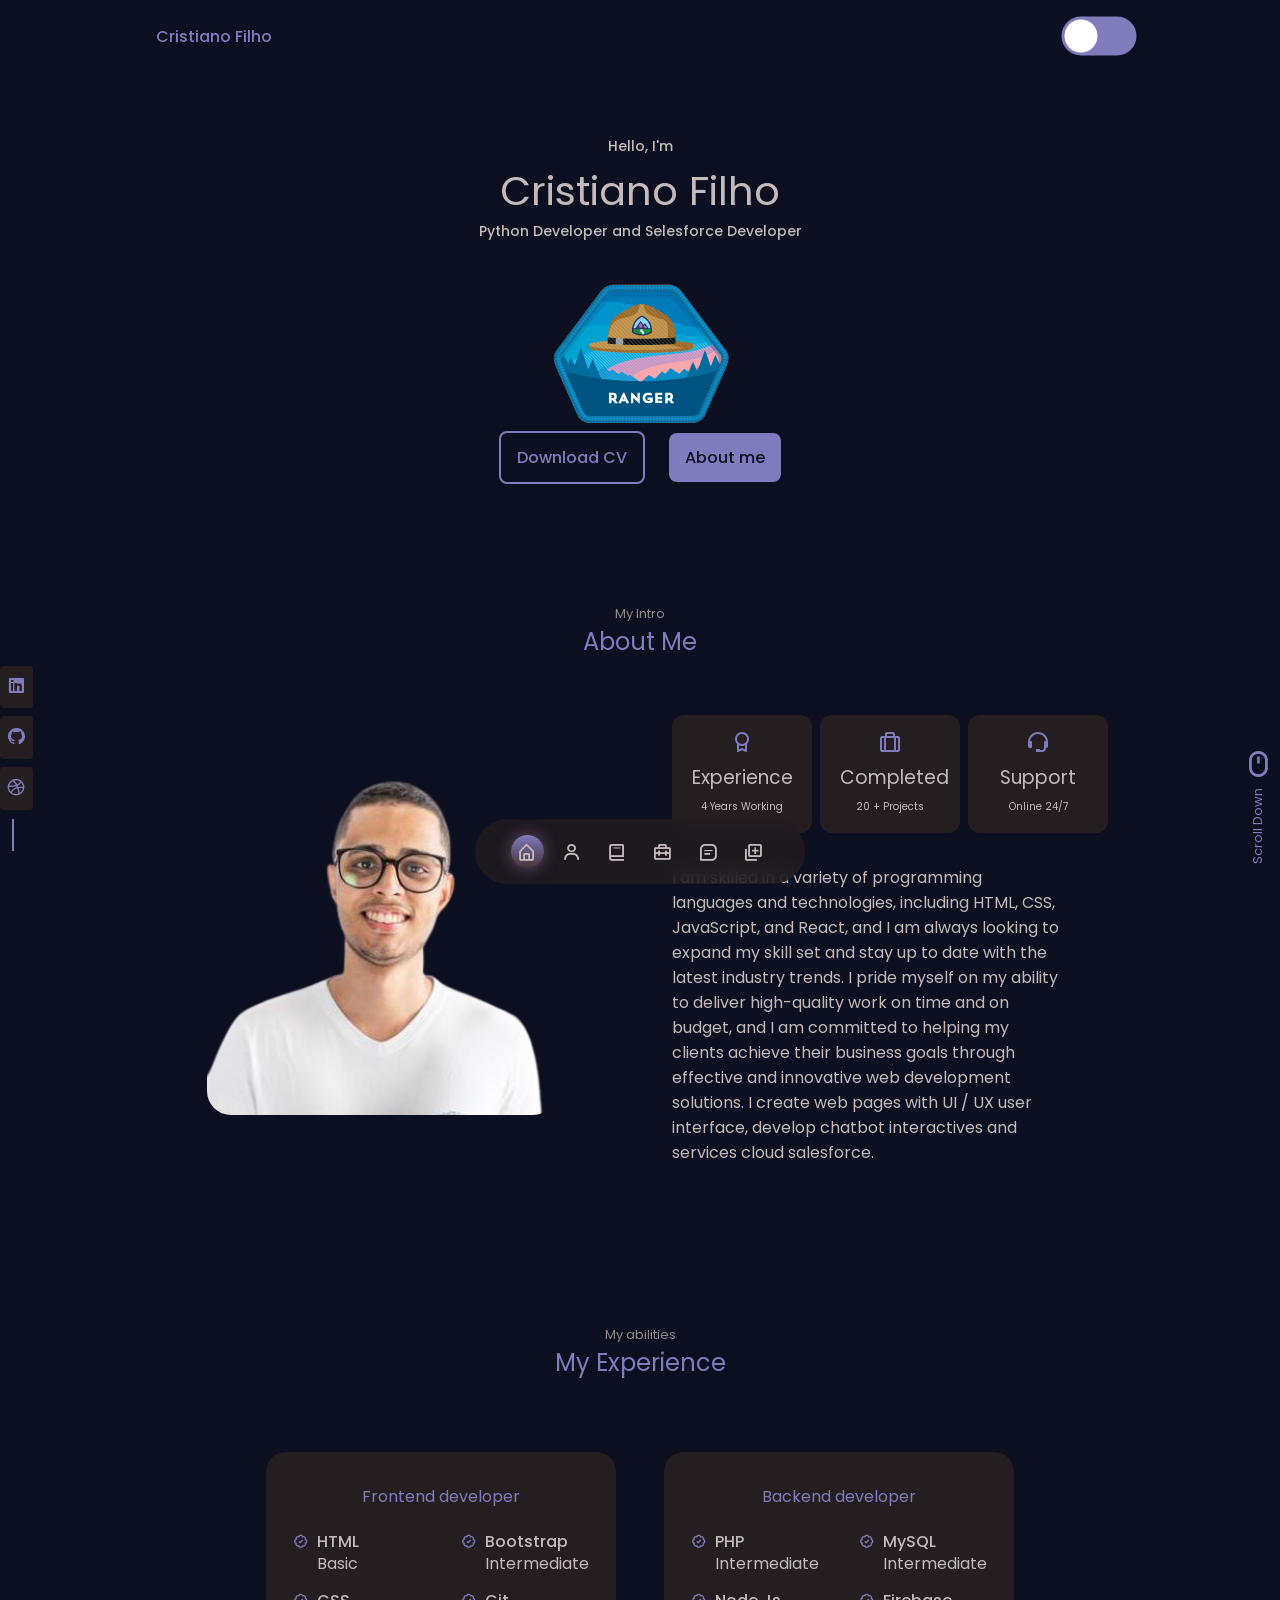
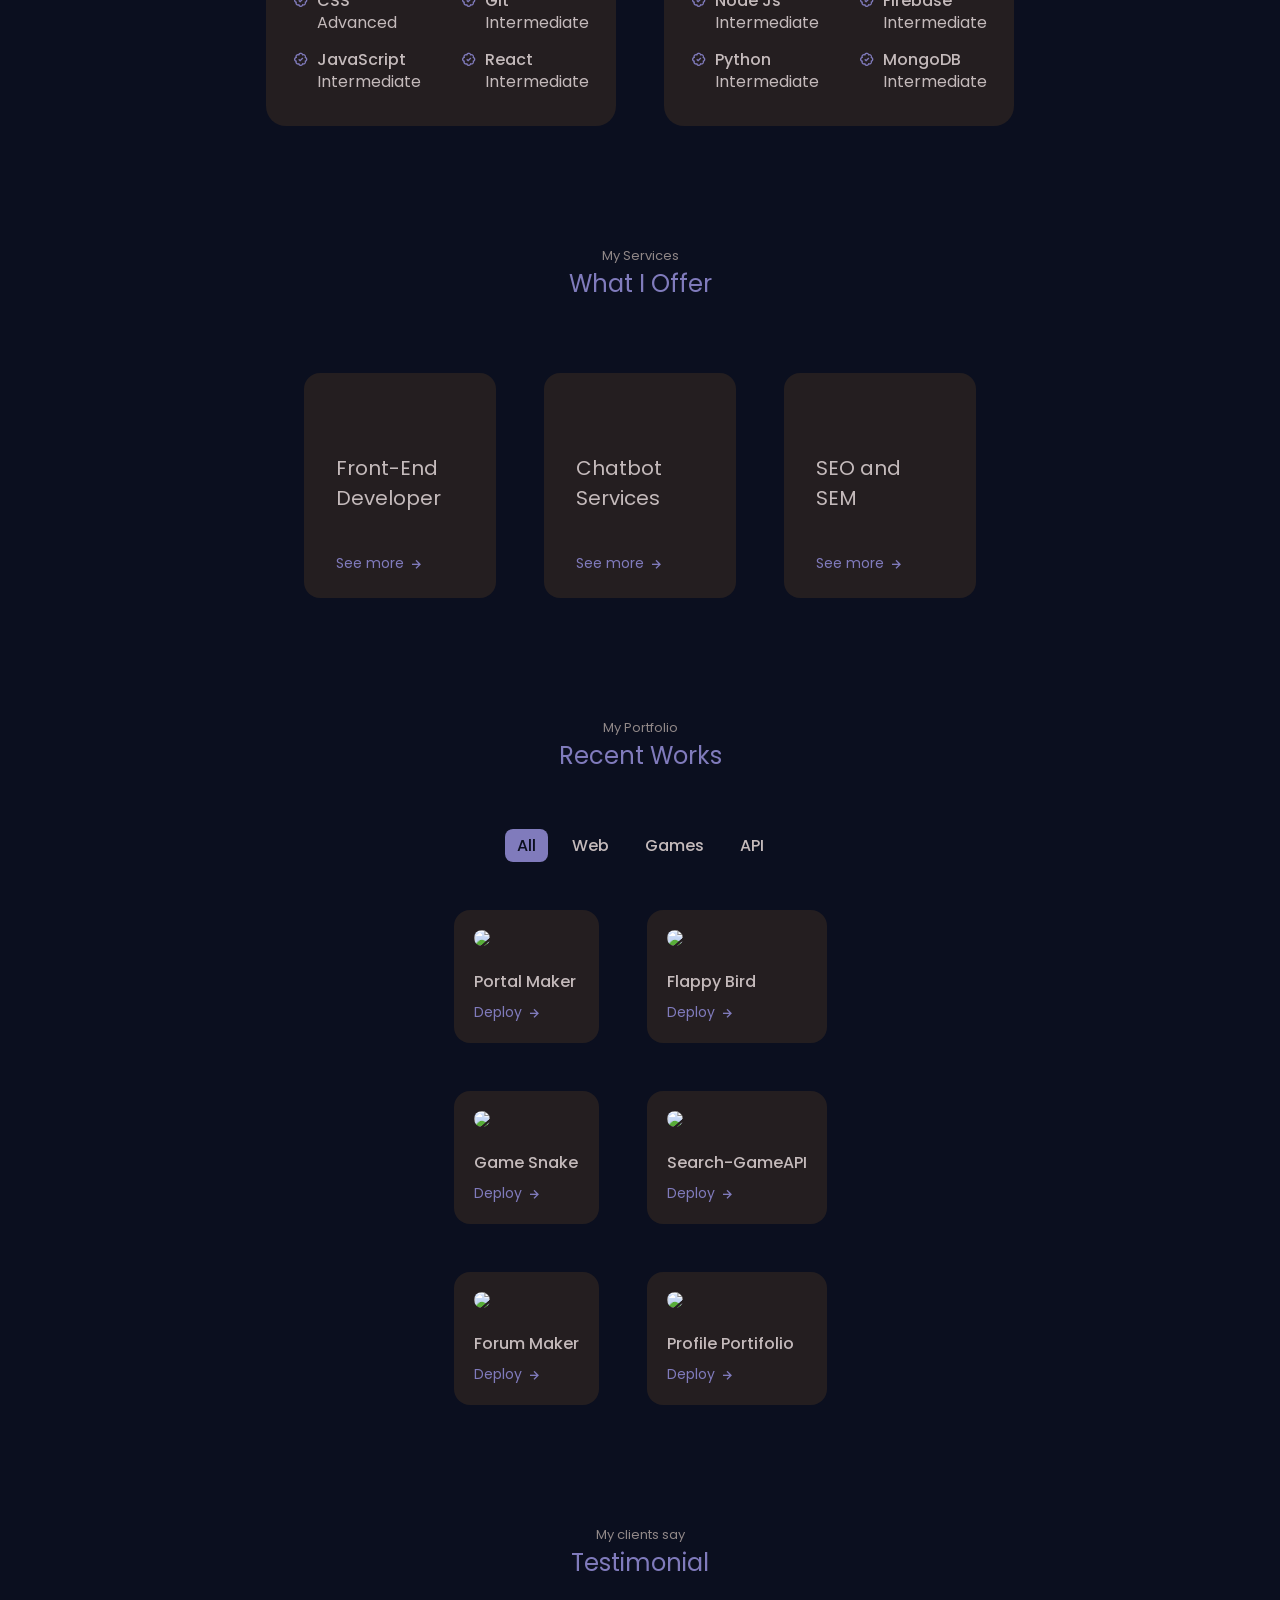
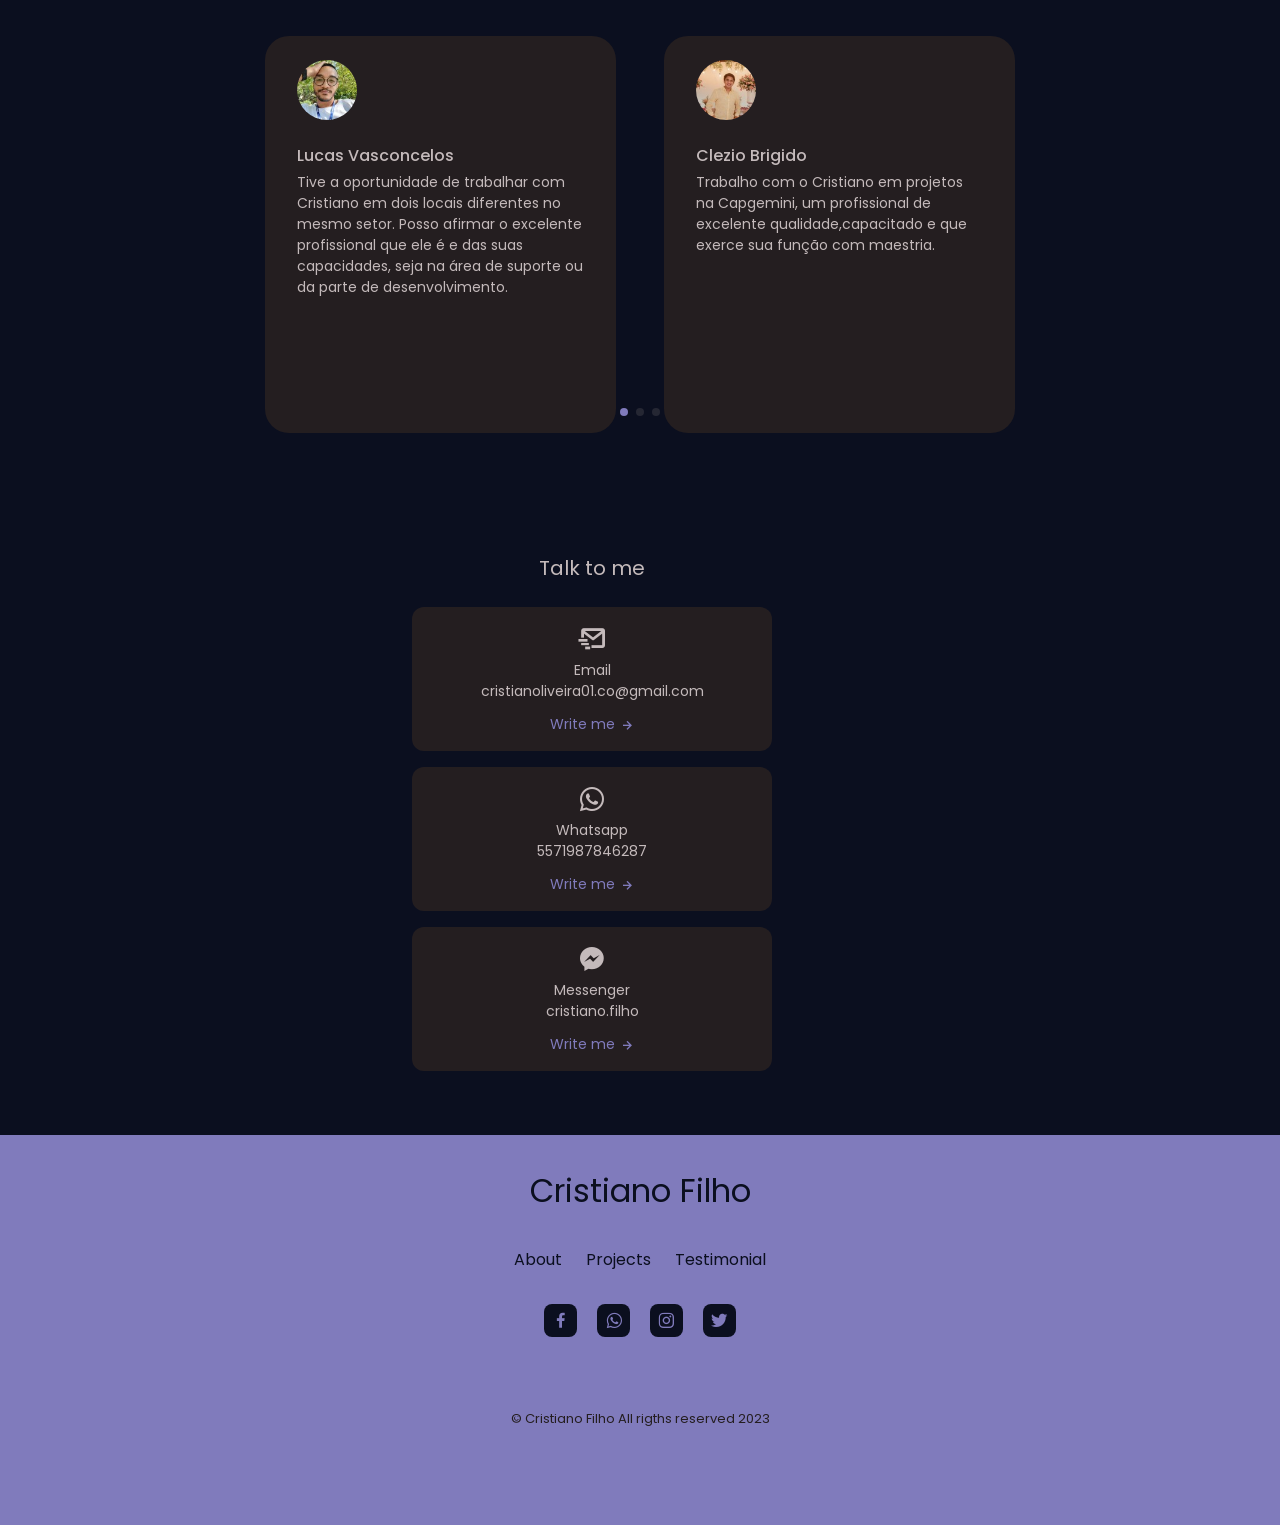
==== commit bab10fb1: "Update service descriptions in index.html" ====
--- a/index.html
+++ b/index.html
@@ -124,7 +124,8 @@
 
 
             <div class="home__buttons">
-                <a href="./assets/pdf/CristianoFilho.pdf" class="button button--ghost">
+                <a href="https://www.canva.com/design/DAFYIbbLINg/Qo56xLlCL-nX_UgqFaW2Wg/view?utm_content=DAFYIbbLINg&utm_campaign=designshare&utm_medium=link&utm_source=viewer"
+                    class="button button--ghost">
                     Download CV
                 </a>
                 <a href="#about" class="button">About me</a>
@@ -157,7 +158,7 @@
             <h2 class="section__title">About Me</h2>
 
             <div class="about__container container grid">
-                <img src="./assets/img/perfil.webp" class="about__img">
+                <img src="./assets/img/perfil.webp" class="about__img" loading="lazy">
 
                 <div class="about__data">
                     <div class="about__info">
@@ -361,8 +362,7 @@
 
                             <h3 class="services__modal-title">Front-End Develper</h3>
                             <p class="services__modal-description">
-                                Service with more than 3 years of experience.
-                                Providing quality work to clients and companies.
+                                Service to create responsive and interactive websites.
                             </p>
                             <ul class="services__modal-list">
 
@@ -417,7 +417,67 @@
                         <div class="services__modal-content">
                             <i class='bx bx-x services__modal-close'></i>
 
-                            <h3 class="services__modal-title">Ui/Ux Designer</h3>
+                            <h3 class="services__modal-title">ChatBots <br>
+                                (WhatApp, Telegram, Facebook Mensege)</h3>
+                            <p class="services__modal-description">
+                                Your personal virtual assistant 24 hours a day, 7 days a week on Whatsapp, Telegram or
+                                facebook message.
+                            </p>
+                            <ul class="services__modal-list">
+
+                                <li class="services__modal-item">
+                                    <i class='bx bx-check services__modal-icon'></i>
+                                    <p class="services__modal-info">
+                                        Service 24/7
+                                    </p>
+                                </li>
+
+                                <li class="services__modal-item">
+                                    <i class='bx bx-check services__modal-icon'></i>
+                                    <p class="services__modal-info">
+                                        Reduction of the response time
+                                    </p>
+                                </li>
+
+                                <li class="services__modal-item">
+                                    <i class='bx bx-check services__modal-icon'></i>
+                                    <p class="services__modal-info">
+                                        Improving the satisfaction of the customer
+                                    </p>
+                                </li>
+
+                                <li class="services__modal-item">
+                                    <i class='bx bx-check services__modal-icon'></i>
+                                    <p class="services__modal-info">
+                                        Reduce response time to customer requests
+                                    </p>
+                                </li>
+
+                                <li class="services__modal-item">
+                                    <i class='bx bx-check services__modal-icon'></i>
+                                    <p class="services__modal-info">
+                                        personalized responses with a humanized bot
+                                    </p>
+                                </li>
+                            </ul>
+                        </div>
+                    </div>
+                </div>
+
+                <div class="services__card">
+                    <h3 class="services__title">SEO and SEM<br> </h3>
+
+                    <span class="services__button">
+                        See more<i class='bx bx-right-arrow-alt services__icon'></i>
+                    </span>
+
+
+                    <div class="services__modal">
+                        <div class="services__modal-content">
+                            <i class='bx bx-x services__modal-close'></i>
+
+                            <h3 class="services__modal-title">(Search Engine Optimization) and (Search Engine Marketing)
+                            </h3>
                             <p class="services__modal-description">
                                 Service with more than 3 years of experience.
                                 Providing quality work to clients and companies.
@@ -427,93 +487,35 @@
                                 <li class="services__modal-item">
                                     <i class='bx bx-check services__modal-icon'></i>
                                     <p class="services__modal-info">
-                                        I develop the user interface.
-                                    </p>
-                                </li>
-
-                                <li class="services__modal-item">
-                                    <i class='bx bx-check services__modal-icon'></i>
-                                    <p class="services__modal-info">
-                                        Web page development.
-                                    </p>
-                                </li>
-
-                                <li class="services__modal-item">
-                                    <i class='bx bx-check services__modal-icon'></i>
-                                    <p class="services__modal-info">
-                                        I create ux element interactions.
-                                    </p>
-                                </li>
-
-                                <li class="services__modal-item">
-                                    <i class='bx bx-check services__modal-icon'></i>
-                                    <p class="services__modal-info">
-                                        I position your company brand.
-                                    </p>
-                                </li>
-
-                                <li class="services__modal-item">
-                                    <i class='bx bx-check services__modal-icon'></i>
-                                    <p class="services__modal-info">
-                                        Design and mockups of products for companies.
-                                    </p>
-                                </li>
-                            </ul>
-                        </div>
-                    </div>
-                </div>
-
-                <div class="services__card">
-                    <h3 class="services__title">Service Cloud<br> </h3>
-
-                    <span class="services__button">
-                        See more<i class='bx bx-right-arrow-alt services__icon'></i>
-                    </span>
-
-
-                    <div class="services__modal">
-                        <div class="services__modal-content">
-                            <i class='bx bx-x services__modal-close'></i>
-
-                            <h3 class="services__modal-title">Visual Designer</h3>
-                            <p class="services__modal-description">
-                                Service with more than 3 years of experience.
-                                Providing quality work to clients and companies.
-                            </p>
-                            <ul class="services__modal-list">
-
-                                <li class="services__modal-item">
-                                    <i class='bx bx-check services__modal-icon'></i>
-                                    <p class="services__modal-info">
-                                        I develop the user interface.
-                                    </p>
-                                </li>
-
-                                <li class="services__modal-item">
-                                    <i class='bx bx-check services__modal-icon'></i>
-                                    <p class="services__modal-info">
-                                        Web page development.
-                                    </p>
-                                </li>
-
-                                <li class="services__modal-item">
-                                    <i class='bx bx-check services__modal-icon'></i>
-                                    <p class="services__modal-info">
-                                        I create ux element interactions.
-                                    </p>
-                                </li>
-
-                                <li class="services__modal-item">
-                                    <i class='bx bx-check services__modal-icon'></i>
-                                    <p class="services__modal-info">
-                                        I position your company brand.
-                                    </p>
-                                </li>
-
-                                <li class="services__modal-item">
-                                    <i class='bx bx-check services__modal-icon'></i>
-                                    <p class="services__modal-info">
-                                        Design and mockups of products for companies.
+                                        Facebook Ads
+                                    </p>
+                                </li>
+
+                                <li class="services__modal-item">
+                                    <i class='bx bx-check services__modal-icon'></i>
+                                    <p class="services__modal-info">
+                                        TikTok Ads
+                                    </p>
+                                </li>
+
+                                <li class="services__modal-item">
+                                    <i class='bx bx-check services__modal-icon'></i>
+                                    <p class="services__modal-info">
+                                        Google Ads
+                                    </p>
+                                </li>
+
+                                <li class="services__modal-item">
+                                    <i class='bx bx-check services__modal-icon'></i>
+                                    <p class="services__modal-info">
+                                        SEO Organic and Paid
+                                    </p>
+                                </li>
+
+                                <li class="services__modal-item">
+                                    <i class='bx bx-check services__modal-icon'></i>
+                                    <p class="services__modal-info">
+                                        Create campaigns for your audience and niche customers.
                                     </p>
                                 </li>
                             </ul>
@@ -538,7 +540,7 @@
             <div class="work__container container grid">
 
                 <div class="work__card mix web">
-                    <img src="https://i.ibb.co/2WYCF5N/image.png" class="work__img">
+                    <img src="https://i.ibb.co/2WYCF5N/image.png" class="work__img" loading="lazy">
 
                     <h3 class="work__title">Portal Maker</h3>
 
@@ -548,7 +550,7 @@
                 </div>
 
                 <div class="work__card mix movil">
-                    <img src="https://i.ibb.co/DRcrZFQ/image.png" class="work__img">
+                    <img src="https://i.ibb.co/DRcrZFQ/image.png" class="work__img" loading="lazy">
 
                     <h3 class="work__title">Flappy Bird</h3>
 
@@ -557,7 +559,7 @@
                     </a>
                 </div>
                 <div class="work__card mix movil">
-                    <img src="https://i.ibb.co/F659CJL/image.png" class="work__img">
+                    <img src="https://i.ibb.co/F659CJL/image.png" class="work__img" loading="lazy">
 
                     <h3 class="work__title">Game Snake</h3>
 
@@ -567,7 +569,7 @@
                 </div>
 
                 <div class="work__card mix design">
-                    <img src="https://i.ibb.co/8bbzxCN/image.png" class="work__img">
+                    <img src="https://i.ibb.co/8bbzxCN/image.png" class="work__img" loading="lazy">
 
                     <h3 class="work__title">Search-GameAPI</h3>
 
@@ -577,7 +579,7 @@
                 </div>
 
                 <div class="work__card mix web">
-                    <img src="https://i.ibb.co/9gtn8Wf/image.png" class="work__img">
+                    <img src="https://i.ibb.co/9gtn8Wf/image.png" class="work__img" loading="lazy">
 
                     <h3 class="work__title">Forum Maker</h3>
 
@@ -587,7 +589,8 @@
                 </div>
 
                 <div class="work__card mix web">
-                    <img src="https://i.ibb.co/c3PHpnV/image.png./assets/img/work5.jpg" class="work__img">
+                    <img src="https://i.ibb.co/c3PHpnV/image.png./assets/img/work5.jpg" class="work__img"
+                        loading="lazy">
                     <h3 class="work__title">Profile Portifolio</h3>
                     <a href="https://cristianofilho.netlify.app/" class="work__button">
                         Deploy <i class='bx bx-right-arrow-alt work__icon'></i>
@@ -606,7 +609,7 @@
                 <div class="swiper-wrapper">
 
                     <div class="testimonial__card swiper-slide">
-                        <img src="./assets//img/Lucas Vasconcelos.webp" class="testimonial__img">
+                        <img src="./assets//img/Lucas Vasconcelos.webp" class="testimonial__img" loading="lazy">
                         <h3 class="testimonial__name">Lucas Vasconcelos</h3>
                         <p class="testimoial__description">
                             Tive a oportunidade de trabalhar com Cristiano em dois locais diferentes no mesmo setor.
@@ -616,7 +619,7 @@
                     </div>
 
                     <div class="testimonial__card swiper-slide">
-                        <img src="./assets//img/Clezio Brigido.webp" class="testimonial__img">
+                        <img src="./assets//img/Clezio Brigido.webp" class="testimonial__img" loading="lazy">
                         <h3 class="testimonial__name">Clezio Brigido</h3>
                         <p class="testimoial__description">
                             Trabalho com o Cristiano em projetos na Capgemini, um profissional de excelente
@@ -625,7 +628,7 @@
                     </div>
 
                     <div class="testimonial__card swiper-slide">
-                        <img src="./assets//img/Eli Marins.webp" class="testimonial__img">
+                        <img src="./assets//img/Eli Marins.webp" class="testimonial__img" loading="lazy">
                         <h3 class="testimonial__name">Eli Marins</h3>
                         <p class="testimoial__description">
                             Cristiano é um profissional que está em ascensão. É um prazer fazer parte e contribuir
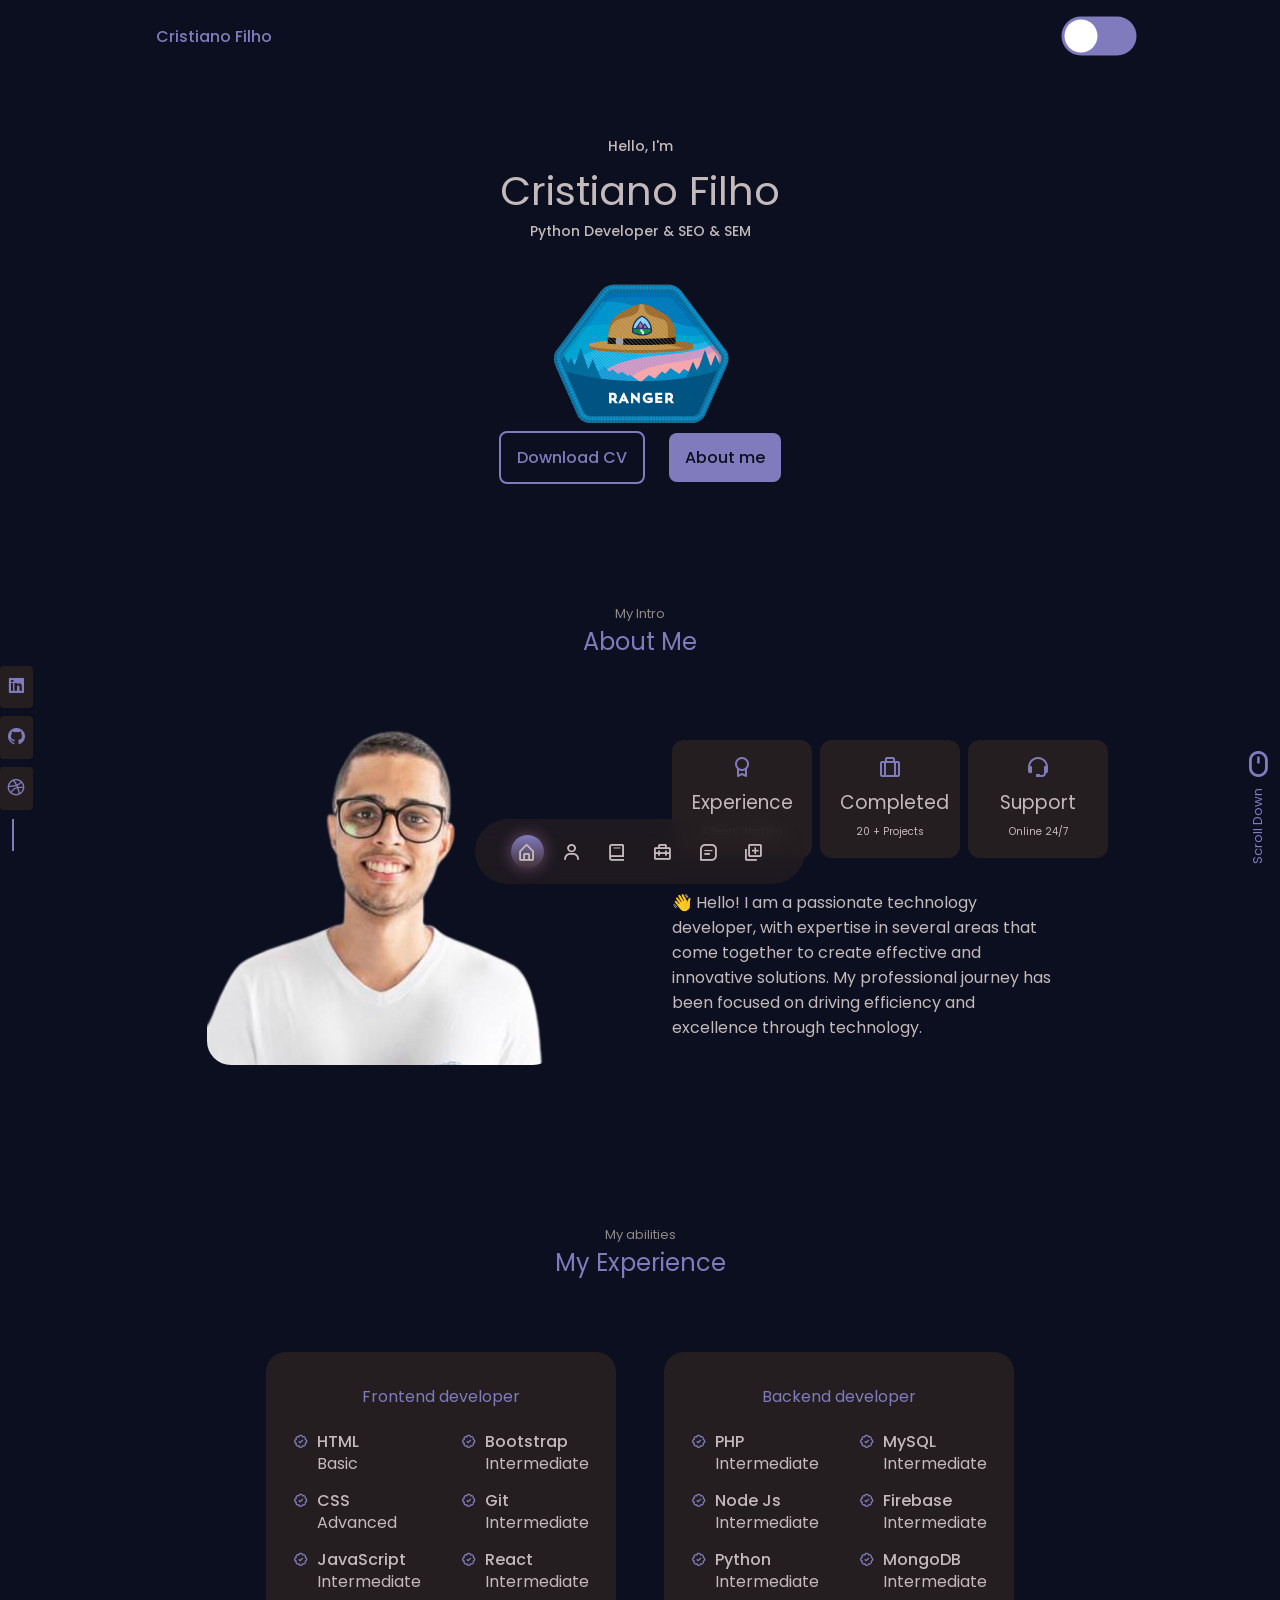
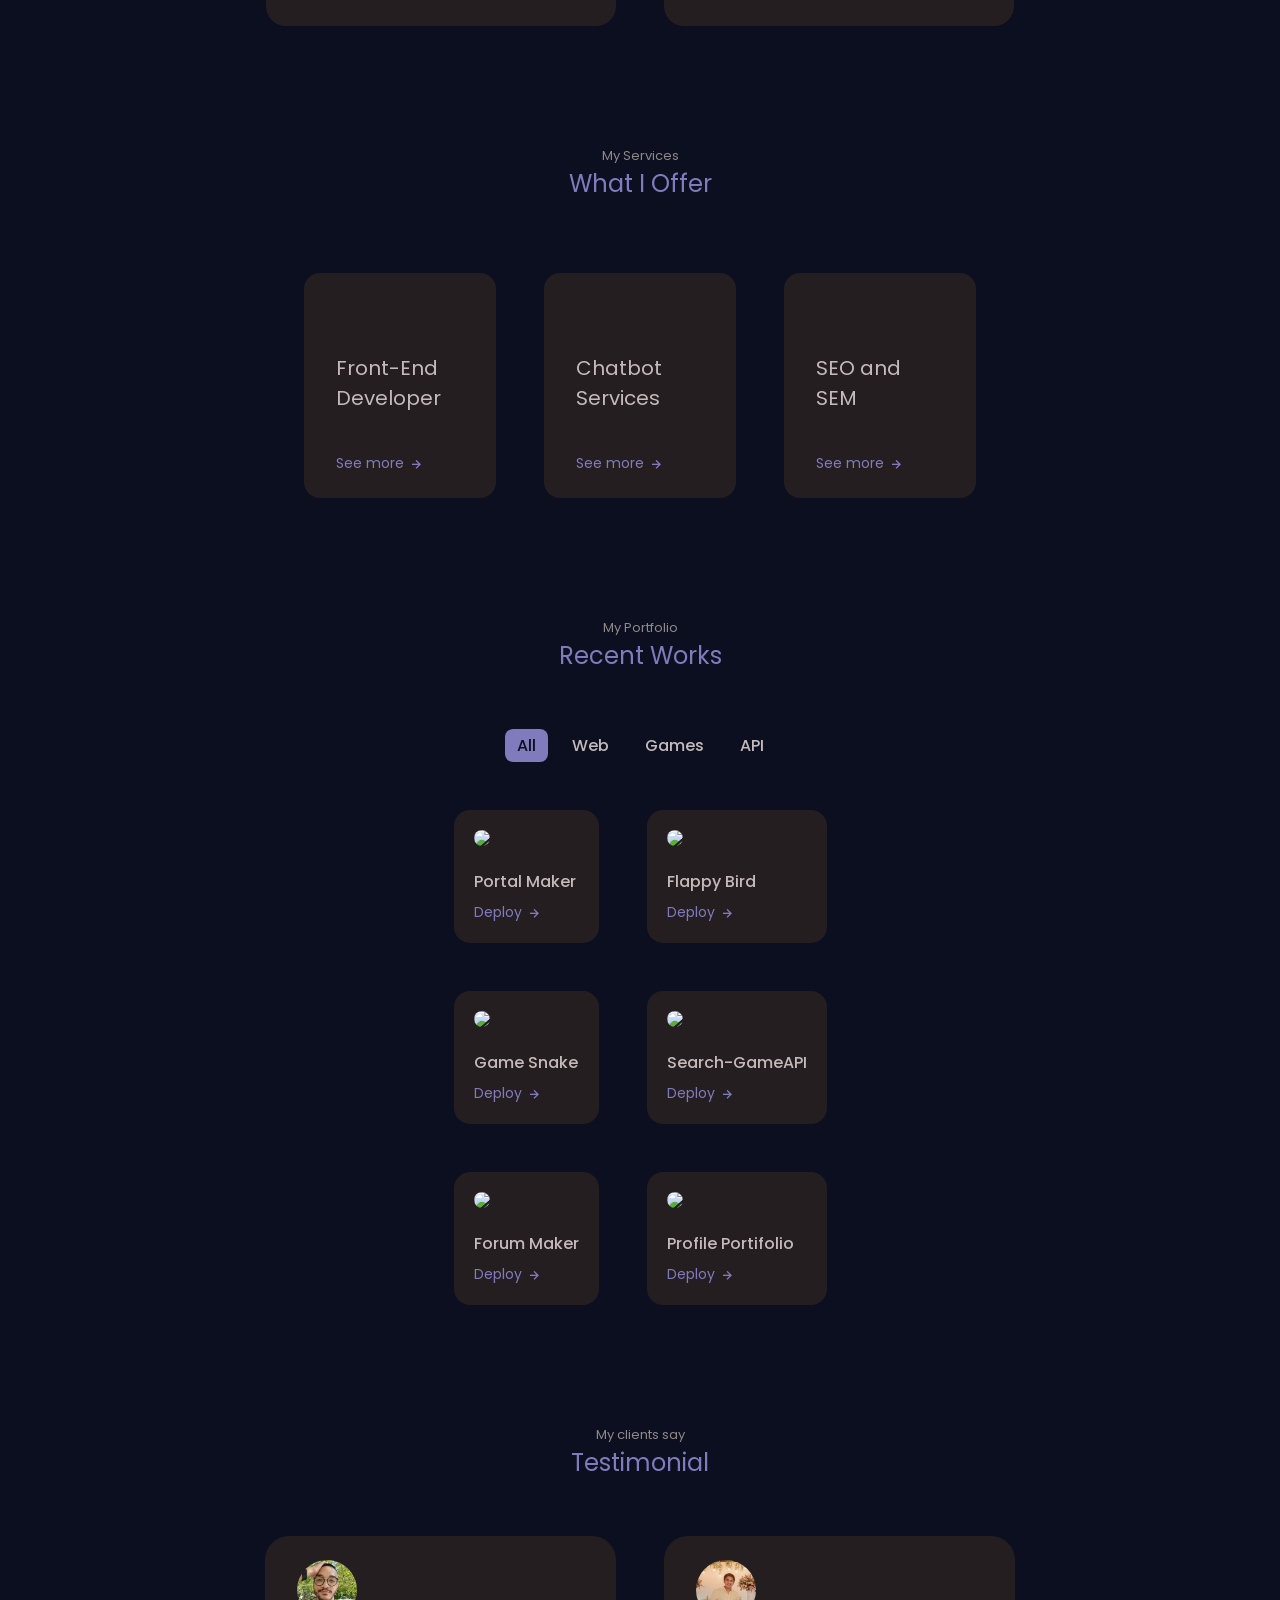
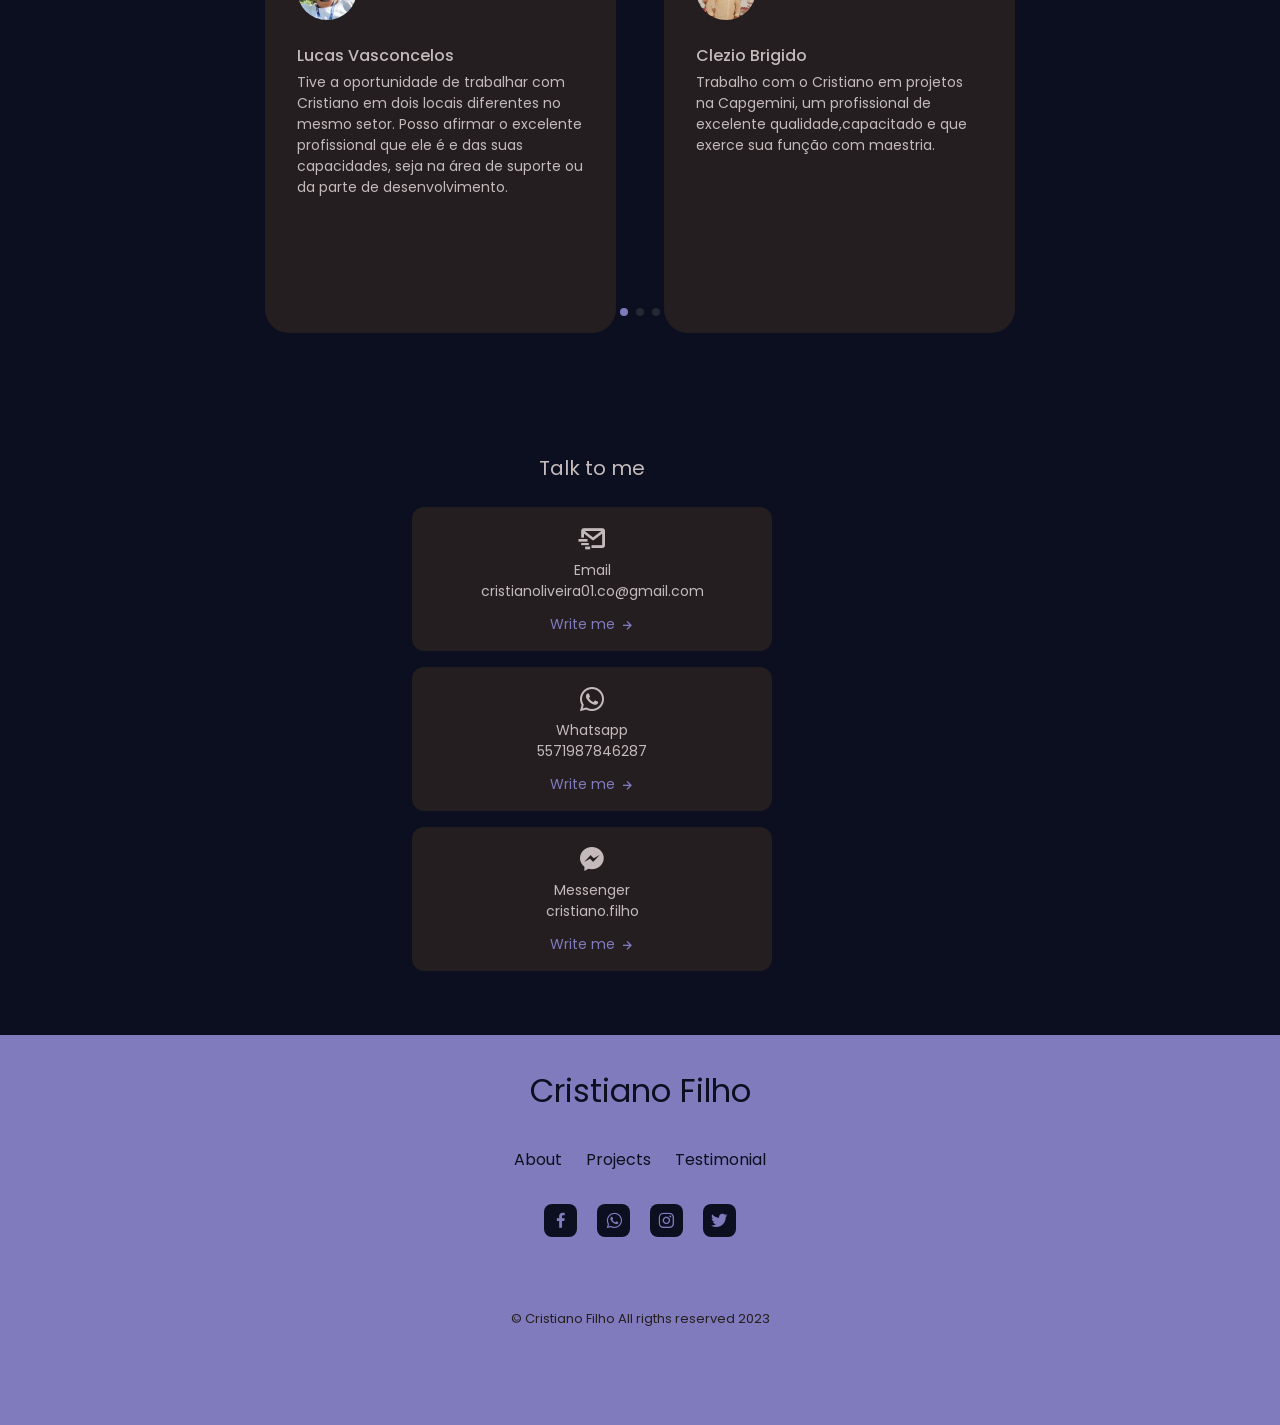
==== commit f9ce8856: "Update about section in index.html" ====
--- a/index.html
+++ b/index.html
@@ -113,7 +113,7 @@
                 <div class="home__data">
                     <span class="home__greeting">Hello, I'm</span>
                     <h1 class="home__name">Cristiano Filho</h1>
-                    <h3 class="home__education">Python Developer and Selesforce Developer</h3>
+                    <h3 class="home__education">Python Developer & SEO & SEM </h3>
                     <div>
                     </div><a href="https://trailblazer.me/id/cristiano-filho" target="_blank"
                         rel="noopener noreferrer"><img class="img-expeditioner"
@@ -183,12 +183,11 @@
                     </div>
 
                     <p class="about__description">
-                        I am skilled in a variety of programming languages and technologies, including HTML, CSS,
-                        JavaScript, and React, and I am always looking to expand my skill set and stay up to date with
-                        the latest industry trends. I pride myself on my ability to deliver high-quality work on time
-                        and on budget, and I am committed to helping my clients achieve their business goals through
-                        effective and innovative web development solutions. I create web pages with UI / UX user
-                        interface, develop chatbot interactives and services cloud salesforce.
+                        👋 Hello! I am a passionate technology developer, with expertise in several areas that come
+                        together to create effective
+                        and innovative solutions. My professional journey has been focused on driving efficiency and
+                        excellence through
+                        technology.
                     </p>
 
 
